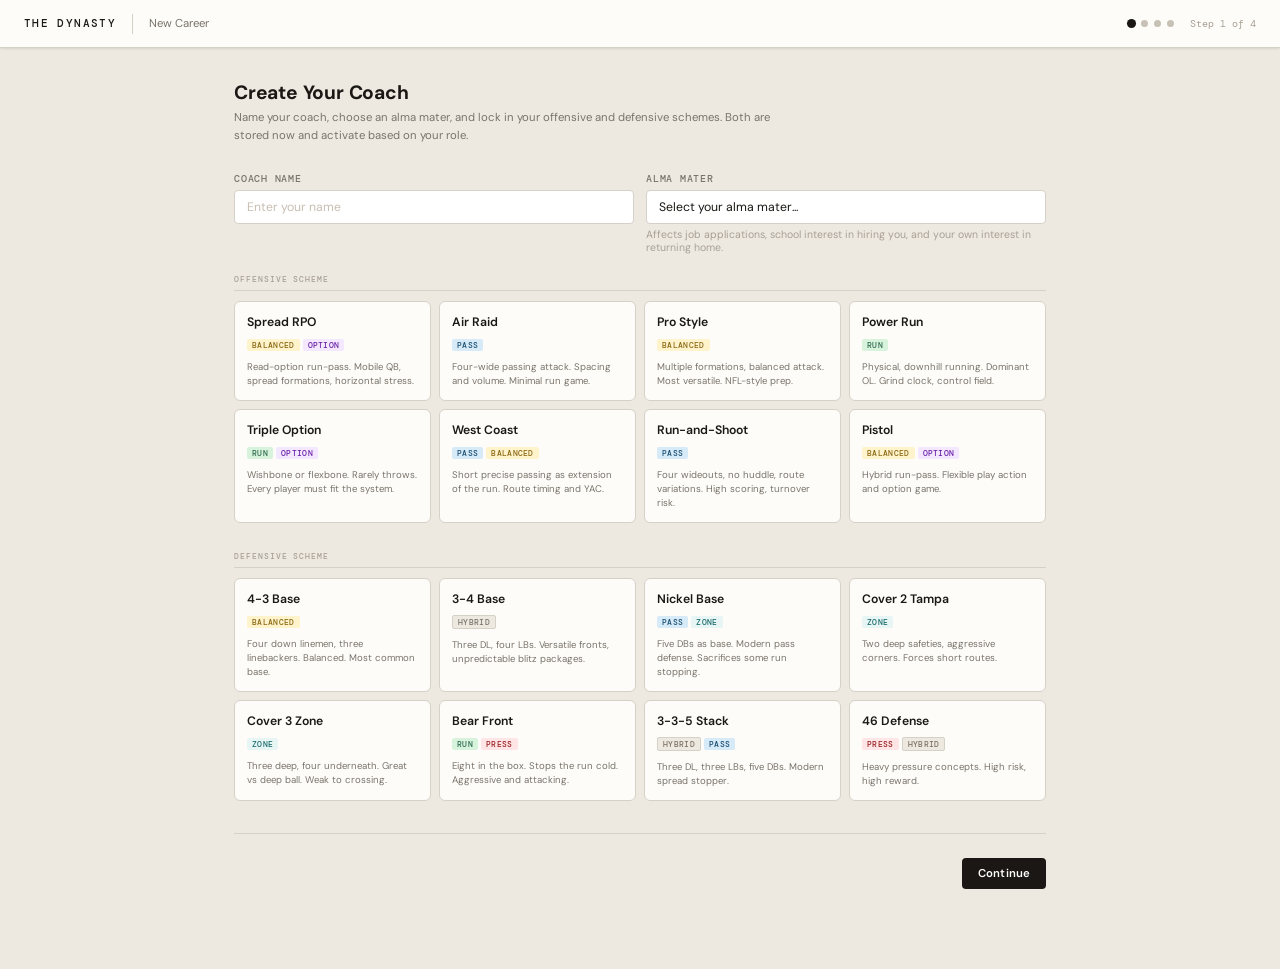
==== budget.html @ 822a7738 "Create budget.html" ====
<!DOCTYPE html>
<html lang="en">
<head>
<meta charset="UTF-8">
<meta name="viewport" content="width=device-width, initial-scale=1.0">
<title>The Dynasty — Budget</title>
<link rel="stylesheet" href="style.css">
<style>
.budget-wrap { max-width: 900px; margin: 0 auto; padding: 24px; }
.page-title { font-size: 1.125rem; font-weight: 700; color: var(--text-1); letter-spacing: -0.01em; margin-bottom: 3px; }
.page-sub { font-size: 0.8125rem; color: var(--text-3); margin-bottom: 24px; }
.budget-hero { background: var(--surface-2); border: 1px solid var(--border-1); border-radius: var(--r-xl); padding: 24px; margin-bottom: 20px; display: grid; grid-template-columns: 1fr auto; gap: 24px; align-items: center; }
.budget-total-label { font-family: var(--font-mono); font-size: 0.5625rem; letter-spacing: 0.12em; text-transform: uppercase; color: var(--text-4); margin-bottom: 4px; }
.budget-total-num { font-family: var(--font-mono); font-size: 2.5rem; font-weight: 500; color: var(--accent); line-height: 1; }
.budget-year { font-size: 0.8125rem; color: var(--text-4); margin-top: 4px; }
.budget-health { text-align: right; }
.budget-health-label { font-family: var(--font-mono); font-size: 0.5625rem; letter-spacing: 0.1em; text-transform: uppercase; color: var(--text-4); margin-bottom: 4px; }
.budget-health-val { font-family: var(--font-mono); font-size: 1.25rem; font-weight: 500; }

/* SOURCES */
.section-head { font-family: var(--font-mono); font-size: 0.5625rem; font-weight: 500; letter-spacing: 0.12em; text-transform: uppercase; color: var(--text-4); margin-bottom: 10px; padding-bottom: 6px; border-bottom: 1px solid var(--border-1); }
.sources-grid { display: grid; grid-template-columns: 1fr 1fr; gap: 10px; margin-bottom: 24px; }
.source-card { background: var(--surface-2); border: 1px solid var(--border-1); border-radius: var(--r-lg); padding: 14px; }
.source-card-label { font-family: var(--font-mono); font-size: 0.5rem; letter-spacing: 0.1em; text-transform: uppercase; color: var(--text-4); margin-bottom: 4px; }
.source-card-amt { font-family: var(--font-mono); font-size: 1.25rem; font-weight: 500; color: var(--green); }
.source-card-sub { font-size: 0.75rem; color: var(--text-3); margin-top: 3px; }
.source-card-bar { margin-top: 8px; }

/* SPENDING */
.spending-table { width: 100%; border-collapse: collapse; margin-bottom: 24px; }
.spending-table th { font-family: var(--font-mono); font-size: 0.5rem; font-weight: 500; letter-spacing: 0.1em; text-transform: uppercase; color: var(--text-4); padding: 7px 12px; text-align: left; border-bottom: 1px solid var(--border-1); background: var(--surface-2); }
.spending-table th:last-child { text-align: right; }
.spending-table td { padding: 10px 12px; border-bottom: 1px solid var(--border-1); font-size: 0.8125rem; vertical-align: middle; }
.spending-table td:last-child { text-align: right; font-family: var(--font-mono); font-weight: 500; }
.spending-table .category-row td { font-weight: 600; color: var(--text-1); background: var(--surface-2); }
.spending-table .sub-row td { color: var(--text-3); font-size: 0.75rem; padding-left: 28px; }
.spending-table .total-row td { font-weight: 700; color: var(--accent); border-top: 1px solid var(--border-2); }
.spend-bar { width: 100px; height: 4px; background: var(--border-1); border-radius: 2px; overflow: hidden; display: inline-block; vertical-align: middle; margin-right: 8px; }
.spend-bar-fill { height: 100%; border-radius: 2px; background: var(--accent); }
.spend-type { font-family: var(--font-mono); font-size: 0.5rem; letter-spacing: 0.06em; text-transform: uppercase; padding: 2px 5px; border-radius: var(--r-sm); }
.spend-annual   { background: var(--blue-bg); color: var(--blue); }
.spend-onetime  { background: var(--amber-bg); color: var(--amber); }
.spend-upkeep   { background: #F3E8FF; color: #6B21A8; }

/* REMAINING */
.remaining-bar-wrap { background: var(--surface-2); border: 1px solid var(--border-1); border-radius: var(--r-lg); padding: 16px; }
.remaining-row { display: flex; justify-content: space-between; margin-bottom: 8px; }
.remaining-track { height: 10px; background: var(--border-1); border-radius: 5px; overflow: hidden; margin-bottom: 8px; position: relative; }
.remaining-fill { height: 100%; border-radius: 5px; transition: width 0.5s ease; }
.remaining-label { font-size: 0.75rem; color: var(--text-3); }
</style>
</head>
<body>

<div class="topbar">
  <span class="topbar-logo">The Dynasty</span>
  <div class="topbar-sep"></div>
  <span class="topbar-school" id="tb-school">Budget</span>
  <div class="topbar-spacer"></div>
  <span id="tb-year" style="font-family:var(--font-mono);font-size:0.8125rem;color:var(--text-3);">2026 Season</span>
  <div class="topbar-sep"></div>
  <a href="hub.html" class="btn btn-ghost btn-sm">Hub</a>
</div>

<div class="budget-wrap">
  <div class="page-title">Program Budget</div>
  <div class="page-sub">Full financial overview — income sources, spending commitments, and remaining budget.</div>

  <!-- HERO -->
  <div class="budget-hero">
    <div>
      <div class="budget-total-label">Total Annual Budget</div>
      <div class="budget-total-num" id="total-budget">$0</div>
      <div class="budget-year" id="budget-year">2026 Season</div>
    </div>
    <div class="budget-health">
      <div class="budget-health-label">Budget Health</div>
      <div class="budget-health-val" id="budget-health-val">—</div>
      <div style="font-size:0.75rem;color:var(--text-4);margin-top:3px;" id="budget-health-sub">—</div>
    </div>
  </div>

  <!-- INCOME SOURCES -->
  <div class="section-head">Income Sources</div>
  <div class="sources-grid" id="sources-grid"></div>

  <!-- SPENDING BREAKDOWN -->
  <div class="section-head">Spending Commitments</div>
  <table class="spending-table" id="spending-table"></table>

  <!-- REMAINING -->
  <div class="section-head">Budget Summary</div>
  <div class="remaining-bar-wrap">
    <div class="remaining-row">
      <span style="font-family:var(--font-mono);font-size:0.6875rem;color:var(--text-4);">Available</span>
      <span style="font-family:var(--font-mono);font-size:0.875rem;font-weight:500;color:var(--accent);" id="remaining-val">—</span>
    </div>
    <div class="remaining-track">
      <div class="remaining-fill" id="remaining-fill" style="width:0%;"></div>
    </div>
    <div class="remaining-label" id="remaining-label">—</div>
  </div>

  <div style="margin-top:16px;display:flex;gap:10px;">
    <a href="nil.html" class="btn btn-secondary">Manage NIL & Collective</a>
    <a href="hub.html" class="btn btn-ghost">Back to Hub</a>
  </div>
</div>

<script src="schools.js"></script>
<script>
const careerRaw = sessionStorage.getItem('dynastyCareer');
const career = careerRaw ? JSON.parse(careerRaw) : null;
if(!career) { window.location.href='setup.html'; }

const mySchool = career.school;

function applyColors(school) {
  if(!school?.primary) return;
  const hex=school.primary;
  document.documentElement.style.setProperty('--accent',hex);
  const rv=parseInt(hex.slice(1,3),16)||26,gv=parseInt(hex.slice(3,5),16)||23,bv=parseInt(hex.slice(5,7),16)||20;
  document.documentElement.style.setProperty('--accent-mid',`rgba(${rv},${gv},${bv},0.15)`);
  document.documentElement.style.setProperty('--accent-light',`rgba(${rv},${gv},${bv},0.06)`);
}
applyColors(mySchool);
document.getElementById('tb-school').textContent = mySchool?.name||'Budget';
document.getElementById('tb-year').textContent = `${career.year||2026} Season`;
document.getElementById('budget-year').textContent = `${career.year||2026} Season`;

// ═══ BUDGET CALCULATION ═══
const nilGrade = mySchool?.nilBudget || 50;
const tier = (mySchool && typeof calcTierScore!=='undefined') ? getTierStars(calcTierScore(mySchool)) : 3;

function nilFromGrade(g) {
  return g>=90?10000000:g>=80?7000000:g>=70?4500000:g>=60?2500000:g>=50?1200000:500000;
}

// Athletic Department real-world approximate budgets by tier
const adBudgets = {5:85000000, 4:55000000, 3:35000000, 2:20000000, 1:12000000};
const adBudget = adBudgets[tier] || 35000000;
const adNilContrib = Math.round(nilFromGrade(nilGrade) * 0.4);
const collectiveContrib = Math.round(nilFromGrade(nilGrade) * 0.55);
const benefactorContrib = career.benefactor ? (career.benefactor.nilAmount||0) : 0;
const totalNil = adNilContrib + collectiveContrib + benefactorContrib;
const fundraisingTotal = career.fundraisingTotal || 0;
const totalBudget = totalNil + fundraisingTotal;

// Spending estimates
const signedContracts = career.nilContracts || {};
const playerNil = Object.keys(signedContracts).length * Math.round(totalNil * 0.03); // ~3% per player avg
const coachingSalaries = Math.round(adBudget * 0.08); // ~8% of AD budget
const facilitiesUpkeep = Math.round(adBudget * 0.04);
const supportStaff = Math.round(adBudget * 0.02);
const otherSpending = Math.round(adBudget * 0.01);
const totalSpending = playerNil + coachingSalaries + facilitiesUpkeep + supportStaff + otherSpending;
const remaining = Math.max(0, totalBudget - totalSpending);
const remainingPct = totalBudget > 0 ? Math.min(100, (remaining/totalBudget)*100) : 0;

function nilLabel(v) {
  if(v>=1000000) return '$'+(v/1000000).toFixed(1)+'M';
  if(v>=1000) return '$'+(v/1000).toFixed(0)+'K';
  return '$'+v;
}

// ═══ RENDER ═══
document.getElementById('total-budget').textContent = nilLabel(totalBudget);

const health = remainingPct>=40?'Healthy':remainingPct>=20?'Tight':remainingPct>=5?'Strained':'Over Budget';
const healthColor = remainingPct>=40?'var(--green)':remainingPct>=20?'var(--amber)':remainingPct>=5?'var(--red)':'var(--red)';
document.getElementById('budget-health-val').textContent = health;
document.getElementById('budget-health-val').style.color = healthColor;
document.getElementById('budget-health-sub').textContent = `${Math.round(remainingPct)}% uncommitted`;

// Sources
document.getElementById('sources-grid').innerHTML = [
  {label:'Athletic Department NIL', sub:'Institutional funding contribution', amt:adNilContrib},
  {label:'Collective Contribution', sub:`${mySchool?.name||'Program'} NIL collective`, amt:collectiveContrib},
  ...(benefactorContrib>0?[{label:career.benefactor?.name||'Benefactor', sub:'Special contribution', amt:benefactorContrib}]:[]),
  ...(fundraisingTotal>0?[{label:'Fundraising', sub:'Coach-driven revenue this season', amt:fundraisingTotal}]:[]),
].map(s=>{
  const pct = (s.amt/totalBudget)*100;
  return `<div class="source-card">
    <div class="source-card-label">${s.label}</div>
    <div class="source-card-amt">${nilLabel(s.amt)}</div>
    <div class="source-card-sub">${s.sub}</div>
    <div class="source-card-bar">
      <div class="progress-track" style="height:4px;"><div class="progress-fill" style="width:${pct}%;background:var(--green);"></div></div>
    </div>
  </div>`;
}).join('');

// Spending
const spendRows = [
  {cat:'Player NIL Contracts', type:'annual', total:playerNil, subs:[
    {name:'Signed contracts ('+Object.keys(signedContracts).length+' players)', amt:playerNil},
  ]},
  {cat:'Coaching Staff', type:'annual', total:coachingSalaries, subs:[
    {name:'Coordinator salaries (OC/DC)', amt:Math.round(coachingSalaries*0.6)},
    {name:'Support staff & position coaches', amt:Math.round(coachingSalaries*0.4)},
  ]},
  {cat:'Facilities Upkeep', type:'upkeep', total:facilitiesUpkeep, subs:[
    {name:'Annual maintenance & operations', amt:facilitiesUpkeep},
  ]},
  {cat:'Support Staff', type:'annual', total:supportStaff, subs:[
    {name:'Recruiting coordinator, strength staff, ST', amt:supportStaff},
  ]},
  {cat:'Miscellaneous', type:'annual', total:otherSpending, subs:[
    {name:'Travel, recruiting visits, equipment', amt:otherSpending},
  ]},
];

let tableHtml = `<thead><tr><th>Category</th><th>Type</th><th>Annual Cost</th></tr></thead><tbody>`;
spendRows.forEach(row => {
  tableHtml += `<tr class="category-row">
    <td>${row.cat}</td>
    <td><span class="spend-type spend-${row.type}">${row.type}</span></td>
    <td>${nilLabel(row.total)}</td>
  </tr>`;
  row.subs.forEach(sub => {
    tableHtml += `<tr class="sub-row">
      <td>${sub.name}</td>
      <td>
        <div class="spend-bar"><div class="spend-bar-fill" style="width:${Math.min(100,(sub.amt/totalBudget)*100)}%;"></div></div>
        ${nilLabel(sub.amt)}
      </td>
      <td></td>
    </tr>`;
  });
});
tableHtml += `<tr class="total-row"><td>Total Committed</td><td></td><td>${nilLabel(totalSpending)}</td></tr>`;
tableHtml += `</tbody>`;
document.getElementById('spending-table').innerHTML = tableHtml;

// Remaining
document.getElementById('remaining-val').textContent = nilLabel(remaining);
document.getElementById('remaining-fill').style.width = remainingPct+'%';
document.getElementById('remaining-fill').style.background = healthColor;
document.getElementById('remaining-label').textContent = `${nilLabel(totalSpending)} committed of ${nilLabel(totalBudget)} total budget`;
</script>
</body>
</html>
---- style.css ----
/* THE DYNASTY — Design System v1.0
   Off-white base + school accent colors
   Technical/instrument panel aesthetic
   Fonts: DM Sans (body) + DM Mono (data/numbers) */

@import url('https://fonts.googleapis.com/css2?family=DM+Sans:wght@300;400;500;600;700&family=DM+Mono:wght@400;500&display=swap');

/* ═══ CSS VARIABLES ═══ */
:root {
  /* Base surfaces */
  --bg:          #EDE9E1;
  --surface-1:   #F5F2EC;
  --surface-2:   #FDFCF9;
  --surface-3:   #FFFFFF;

  /* Borders */
  --border-1:    #D6D1C7;
  --border-2:    #C8C2B6;
  --border-3:    #B8B0A2;

  /* Text */
  --text-1:      #1A1714;
  --text-2:      #4A4540;
  --text-3:      #7A736A;
  --text-4:      #A89F95;
  --text-5:      #C8BEB2;

  /* School accent — overridden per school */
  --accent:      #1A1714;
  --accent-2:    #4A4540;
  --accent-light: rgba(26,23,20,0.08);
  --accent-mid:  rgba(26,23,20,0.15);

  /* Status colors */
  --green:       #2D6A4F;
  --green-bg:    #D8F3DC;
  --red:         #9B2226;
  --red-bg:      #FFE5E5;
  --amber:       #8B6914;
  --amber-bg:    #FFF3CC;
  --blue:        #1B4F72;
  --blue-bg:     #D6EAF8;

  /* Typography */
  --font-body:   'DM Sans', -apple-system, sans-serif;
  --font-mono:   'DM Mono', 'Courier New', monospace;

  /* Spacing */
  --sp-1: 4px;  --sp-2: 8px;  --sp-3: 12px;  --sp-4: 16px;
  --sp-5: 20px; --sp-6: 24px; --sp-8: 32px;  --sp-10: 40px;

  /* Radius */
  --r-sm: 2px;  --r-md: 4px;  --r-lg: 6px;  --r-xl: 8px;

  /* Shadows */
  --shadow-sm: 0 1px 2px rgba(0,0,0,0.06), 0 1px 3px rgba(0,0,0,0.04);
  --shadow-md: 0 2px 4px rgba(0,0,0,0.08), 0 4px 8px rgba(0,0,0,0.06);
  --shadow-lg: 0 4px 8px rgba(0,0,0,0.10), 0 8px 16px rgba(0,0,0,0.08);
}

/* ═══ RESET & BASE ═══ */
*, *::before, *::after { box-sizing: border-box; margin: 0; padding: 0; }

html { font-size: 14px; }

body {
  font-family: var(--font-body);
  background: var(--bg);
  color: var(--text-1);
  min-height: 100vh;
  -webkit-font-smoothing: antialiased;
  -moz-osx-font-smoothing: grayscale;
}

/* ═══ TYPOGRAPHY ═══ */
.t-display { font-size: 2rem; font-weight: 700; letter-spacing: -0.02em; line-height: 1.1; }
.t-title-1 { font-size: 1.25rem; font-weight: 700; letter-spacing: -0.01em; line-height: 1.2; }
.t-title-2 { font-size: 1rem; font-weight: 600; letter-spacing: -0.005em; line-height: 1.3; }
.t-title-3 { font-size: 0.875rem; font-weight: 600; line-height: 1.4; }
.t-body-1  { font-size: 0.875rem; font-weight: 400; line-height: 1.5; }
.t-body-2  { font-size: 0.8125rem; font-weight: 400; line-height: 1.5; }
.t-caption { font-size: 0.75rem; font-weight: 400; line-height: 1.4; color: var(--text-3); }
.t-label   { font-size: 0.6875rem; font-weight: 600; letter-spacing: 0.06em; text-transform: uppercase; color: var(--text-4); }
.t-mono    { font-family: var(--font-mono); }
.t-mono-lg { font-family: var(--font-mono); font-size: 1.25rem; font-weight: 500; }
.t-mono-xl { font-family: var(--font-mono); font-size: 1.75rem; font-weight: 500; letter-spacing: -0.02em; }

/* ═══ TOP BAR ═══ */
.topbar {
  background: var(--surface-2);
  border-bottom: 1px solid var(--border-1);
  height: 48px;
  padding: 0 var(--sp-6);
  display: flex;
  align-items: center;
  gap: var(--sp-4);
  position: sticky;
  top: 0;
  z-index: 100;
  box-shadow: var(--shadow-sm);
}

.topbar-logo {
  font-family: var(--font-mono);
  font-size: 0.8125rem;
  font-weight: 500;
  letter-spacing: 0.12em;
  text-transform: uppercase;
  color: var(--accent);
  flex-shrink: 0;
}

.topbar-sep {
  width: 1px;
  height: 20px;
  background: var(--border-1);
  flex-shrink: 0;
}

.topbar-school {
  font-size: 0.875rem;
  font-weight: 600;
  color: var(--text-1);
}

.topbar-role {
  font-size: 0.75rem;
  color: var(--text-3);
}

.topbar-spacer { flex: 1; }

.topbar-stat {
  display: flex;
  flex-direction: column;
  align-items: flex-end;
  flex-shrink: 0;
}

.topbar-stat-label {
  font-family: var(--font-mono);
  font-size: 0.5625rem;
  font-weight: 500;
  letter-spacing: 0.1em;
  text-transform: uppercase;
  color: var(--text-4);
  line-height: 1;
  margin-bottom: 1px;
}

.topbar-stat-val {
  font-family: var(--font-mono);
  font-size: 0.8125rem;
  font-weight: 500;
  color: var(--accent);
  line-height: 1;
}

.week-badge {
  font-family: var(--font-mono);
  font-size: 0.6875rem;
  font-weight: 500;
  letter-spacing: 0.06em;
  text-transform: uppercase;
  background: var(--accent);
  color: var(--surface-3);
  padding: 3px 8px;
  border-radius: var(--r-sm);
  flex-shrink: 0;
}

/* Hours bar in topbar */
.tb-hours-wrap {
  display: flex;
  flex-direction: column;
  gap: 3px;
  min-width: 110px;
  flex-shrink: 0;
}
.tb-hours-top {
  display: flex;
  justify-content: space-between;
  align-items: center;
}
.tb-hours-track {
  height: 3px;
  background: var(--border-1);
  border-radius: 2px;
  overflow: hidden;
}
.tb-hours-fill {
  height: 100%;
  background: var(--accent);
  border-radius: 2px;
  transition: width 0.3s ease;
}
.tb-hours-fill.low { background: var(--red); }

/* ═══ LAYOUT PANELS ═══ */
.panel-left {
  background: var(--surface-1);
  border-right: 1px solid var(--border-1);
  overflow-y: auto;
}

.panel-right {
  background: var(--surface-1);
  border-left: 1px solid var(--border-1);
  overflow-y: auto;
}

.panel-center {
  background: var(--bg);
  overflow-y: auto;
}

/* Panel section header */
.section-head {
  font-family: var(--font-mono);
  font-size: 0.5625rem;
  font-weight: 500;
  letter-spacing: 0.12em;
  text-transform: uppercase;
  color: var(--text-4);
  padding: 12px 16px 6px;
  border-bottom: 1px solid var(--border-1);
}

/* ═══ CARDS ═══ */
.card {
  background: var(--surface-2);
  border: 1px solid var(--border-1);
  border-radius: var(--r-lg);
  box-shadow: var(--shadow-sm);
}

.card-hover {
  cursor: pointer;
  transition: border-color 0.12s, box-shadow 0.12s, transform 0.12s;
}

.card-hover:hover {
  border-color: var(--accent);
  box-shadow: var(--shadow-md);
  transform: translateY(-1px);
}

.card-hover.selected {
  border-color: var(--accent);
  background: var(--accent-light);
}

/* ═══ BUTTONS ═══ */
.btn {
  display: inline-flex;
  align-items: center;
  justify-content: center;
  font-family: var(--font-body);
  font-size: 0.8125rem;
  font-weight: 600;
  border-radius: var(--r-md);
  padding: 8px 16px;
  cursor: pointer;
  border: none;
  transition: all 0.12s;
  letter-spacing: 0.01em;
  text-decoration: none;
  white-space: nowrap;
}

.btn-primary {
  background: var(--accent);
  color: var(--surface-3);
}
.btn-primary:hover { opacity: 0.9; transform: translateY(-1px); box-shadow: var(--shadow-md); }
.btn-primary:active { transform: translateY(0); }

.btn-secondary {
  background: transparent;
  color: var(--text-2);
  border: 1px solid var(--border-2);
}
.btn-secondary:hover { border-color: var(--accent); color: var(--accent); }

.btn-ghost {
  background: transparent;
  color: var(--text-3);
}
.btn-ghost:hover { color: var(--accent); background: var(--accent-light); }

.btn-sm { font-size: 0.75rem; padding: 5px 10px; }
.btn-lg { font-size: 0.9375rem; padding: 11px 22px; }
.btn-full { width: 100%; }

/* ═══ FORM ELEMENTS ═══ */
.input, .select {
  width: 100%;
  font-family: var(--font-body);
  font-size: 0.875rem;
  background: var(--surface-3);
  border: 1px solid var(--border-1);
  border-radius: var(--r-md);
  color: var(--text-1);
  padding: 8px 12px;
  outline: none;
  transition: border-color 0.12s;
  appearance: none;
}

.input::placeholder { color: var(--text-5); }
.input:focus, .select:focus { border-color: var(--accent); box-shadow: 0 0 0 2px var(--accent-light); }

.label {
  display: block;
  font-family: var(--font-mono);
  font-size: 0.6875rem;
  font-weight: 500;
  letter-spacing: 0.08em;
  text-transform: uppercase;
  color: var(--text-3);
  margin-bottom: 5px;
}

.field { margin-bottom: 16px; }
.field-note { font-size: 0.75rem; color: var(--text-4); margin-top: 4px; }

/* ═══ CHIPS / BADGES ═══ */
.chip {
  display: inline-flex;
  align-items: center;
  font-family: var(--font-mono);
  font-size: 0.625rem;
  font-weight: 500;
  letter-spacing: 0.06em;
  text-transform: uppercase;
  padding: 2px 7px;
  border-radius: var(--r-sm);
  white-space: nowrap;
}

.chip-accent  { background: var(--accent-light); color: var(--accent); border: 1px solid var(--accent-mid); }
.chip-green   { background: var(--green-bg); color: var(--green); }
.chip-red     { background: var(--red-bg); color: var(--red); }
.chip-amber   { background: var(--amber-bg); color: var(--amber); }
.chip-blue    { background: var(--blue-bg); color: var(--blue); }
.chip-neutral { background: var(--surface-1); color: var(--text-3); border: 1px solid var(--border-1); }

/* Grade chips */
.grade-A  { background: var(--green-bg); color: var(--green); }
.grade-B  { background: var(--blue-bg); color: var(--blue); }
.grade-C  { background: var(--amber-bg); color: var(--amber); }
.grade-D  { background: var(--red-bg); color: var(--red); }

/* ═══ DATA ROWS ═══ */
.data-row {
  display: flex;
  justify-content: space-between;
  align-items: center;
  padding: 6px 0;
  border-bottom: 1px solid var(--border-1);
  font-size: 0.8125rem;
}
.data-row:last-child { border-bottom: none; }
.data-row-label { color: var(--text-3); }
.data-row-val { font-weight: 500; color: var(--text-1); }
.data-row-mono { font-family: var(--font-mono); font-weight: 500; }

/* ═══ PROGRESS / BARS ═══ */
.progress-track {
  height: 4px;
  background: var(--border-1);
  border-radius: 2px;
  overflow: hidden;
}
.progress-fill {
  height: 100%;
  background: var(--accent);
  border-radius: 2px;
  transition: width 0.3s ease;
}
.progress-fill.green  { background: var(--green); }
.progress-fill.red    { background: var(--red); }
.progress-fill.amber  { background: var(--amber); }

/* ═══ TABS ═══ */
.tabs {
  display: flex;
  border-bottom: 1px solid var(--border-1);
}
.tab {
  font-size: 0.75rem;
  font-weight: 600;
  letter-spacing: 0.04em;
  color: var(--text-3);
  padding: 10px 14px;
  cursor: pointer;
  border-bottom: 2px solid transparent;
  transition: all 0.12s;
  white-space: nowrap;
}
.tab:hover { color: var(--text-1); }
.tab.active { color: var(--accent); border-bottom-color: var(--accent); }

/* ═══ STEP INDICATOR ═══ */
.steps {
  display: flex;
  align-items: center;
  gap: 6px;
}
.step-dot {
  width: 7px; height: 7px;
  border-radius: 50%;
  background: var(--border-2);
  transition: all 0.15s;
}
.step-dot.active { background: var(--accent); transform: scale(1.3); }
.step-dot.done   { background: var(--green); }

/* ═══ STARS ═══ */
.tier-stars { color: var(--accent); letter-spacing: -1px; }
.tier-stars-dim { color: var(--border-2); }

/* ═══ SCHEME CARDS ═══ */
.scheme-card {
  background: var(--surface-2);
  border: 1px solid var(--border-1);
  border-radius: var(--r-lg);
  padding: 12px;
  cursor: pointer;
  transition: all 0.12s;
}
.scheme-card:hover { border-color: var(--border-3); background: var(--surface-3); }
.scheme-card.sel-off { border-color: var(--accent); background: var(--accent-light); }
.scheme-card.sel-def { border-color: var(--accent-2); background: var(--accent-light); }
.scheme-card-name { font-size: 0.875rem; font-weight: 600; color: var(--text-1); margin-bottom: 3px; }
.scheme-card-desc { font-size: 0.6875rem; color: var(--text-3); line-height: 1.45; }

/* ═══ NAV CARDS (HUB) ═══ */
.nav-card {
  background: var(--surface-2);
  border: 1px solid var(--border-1);
  border-radius: var(--r-lg);
  padding: 14px;
  cursor: pointer;
  transition: all 0.12s;
  text-decoration: none;
  display: block;
  box-shadow: var(--shadow-sm);
}
.nav-card:hover {
  border-color: var(--accent);
  box-shadow: var(--shadow-md);
  transform: translateY(-1px);
}
.nav-card.primary { border-color: var(--border-2); }
.nav-card-title { font-size: 0.875rem; font-weight: 600; color: var(--text-1); margin-bottom: 3px; }
.nav-card-sub { font-size: 0.6875rem; color: var(--text-3); line-height: 1.45; }

/* ═══ FEED / NEWS ═══ */
.feed-item {
  padding: 12px 16px;
  border-bottom: 1px solid var(--border-1);
  cursor: pointer;
  transition: background 0.08s;
}
.feed-item:hover { background: var(--surface-2); }
.feed-handle { font-family: var(--font-mono); font-size: 0.6875rem; font-weight: 500; color: var(--accent); }
.feed-time { font-family: var(--font-mono); font-size: 0.625rem; color: var(--text-4); }
.feed-text { font-size: 0.8125rem; color: var(--text-2); line-height: 1.5; margin-top: 4px; }

/* ═══ TASK LIST ═══ */
.task-item {
  display: flex;
  align-items: flex-start;
  gap: 8px;
  padding: 8px 16px;
  cursor: pointer;
  transition: background 0.08s;
}
.task-item:hover { background: var(--surface-2); }
.task-marker {
  width: 5px; height: 5px;
  border-radius: 50%;
  background: var(--accent);
  flex-shrink: 0;
  margin-top: 5px;
}
.task-marker.done { background: var(--green); }
.task-text { font-size: 0.8125rem; color: var(--text-2); line-height: 1.4; }
.task-cost { font-family: var(--font-mono); font-size: 0.625rem; color: var(--text-4); margin-top: 2px; }

/* ═══ CALENDAR PHASE ═══ */
.phase-pill {
  display: inline-block;
  font-family: var(--font-mono);
  font-size: 0.625rem;
  font-weight: 500;
  letter-spacing: 0.08em;
  text-transform: uppercase;
  padding: 3px 8px;
  border-radius: var(--r-sm);
  margin: 0 16px 12px;
}
.phase-signing { background: var(--green-bg); color: var(--green); }
.phase-spring  { background: var(--blue-bg); color: var(--blue); }
.phase-summer  { background: var(--amber-bg); color: var(--amber); }
.phase-camp    { background: #F3E8FF; color: #6B21A8; }
.phase-season  { background: var(--red-bg); color: var(--red); }
.phase-bowl    { background: #FFF7ED; color: #C2410C; }
.phase-portal  { background: #F0FDF4; color: #166534; }

/* ═══ RECORD BAR ═══ */
.record-bar {
  background: var(--surface-2);
  border: 1px solid var(--border-1);
  border-radius: var(--r-lg);
  padding: 12px 16px;
  display: flex;
  align-items: center;
  gap: 16px;
  box-shadow: var(--shadow-sm);
}
.record-num { font-family: var(--font-mono); font-size: 1.5rem; font-weight: 500; line-height: 1; }
.record-num.wins   { color: var(--green); }
.record-num.losses { color: var(--red); }
.record-num.rank   { color: var(--accent); }
.record-label { font-family: var(--font-mono); font-size: 0.5625rem; letter-spacing: 0.1em; text-transform: uppercase; color: var(--text-4); margin-top: 2px; }
.record-sep { width: 1px; height: 28px; background: var(--border-1); flex-shrink: 0; }

/* ═══ SCHOOL CARD ═══ */
.school-card {
  background: var(--surface-2);
  border: 1px solid var(--border-1);
  border-radius: var(--r-lg);
  padding: 12px 16px;
  cursor: pointer;
  transition: all 0.12s;
  display: grid;
  grid-template-columns: 1fr auto;
  align-items: center;
  gap: 12px;
}
.school-card:hover { border-color: var(--border-3); background: var(--surface-3); }
.school-card.selected { border-color: var(--accent); background: var(--accent-light); }
.school-name { font-size: 0.9375rem; font-weight: 600; color: var(--text-1); }
.school-meta { font-size: 0.6875rem; color: var(--text-4); margin-top: 2px; }
.school-chips { display: flex; gap: 4px; flex-wrap: wrap; margin-top: 6px; }

/* ═══ GRADE BAR ═══ */
.grade-bar-track { width: 64px; height: 3px; background: var(--border-1); border-radius: 2px; overflow: hidden; display: inline-block; vertical-align: middle; margin-right: 6px; }
.grade-bar-fill  { height: 100%; border-radius: 2px; }

/* ═══ ROLE CARDS ═══ */
.role-card {
  background: var(--surface-2);
  border: 2px solid var(--border-1);
  border-radius: var(--r-xl);
  padding: 20px;
  cursor: pointer;
  transition: all 0.15s;
}
.role-card:hover { border-color: var(--border-3); background: var(--surface-3); }
.role-card.selected { border-color: var(--accent); background: var(--accent-light); }
.role-title { font-size: 1rem; font-weight: 700; color: var(--text-1); margin-bottom: 6px; }
.role-desc { font-size: 0.75rem; color: var(--text-3); line-height: 1.55; }

/* ═══ TREE CARDS ═══ */
.tree-card {
  background: var(--surface-2);
  border: 2px solid var(--border-1);
  border-radius: var(--r-xl);
  padding: 16px;
  cursor: pointer;
  transition: all 0.15s;
}
.tree-card:hover { border-color: var(--border-3); }
.tree-card.selected { border-color: var(--accent); background: var(--accent-light); }
.tree-card.locked { opacity: 0.5; cursor: not-allowed; }
.tree-title { font-size: 0.9375rem; font-weight: 700; color: var(--text-1); margin-bottom: 4px; }
.tree-desc { font-size: 0.6875rem; color: var(--text-3); line-height: 1.5; margin-bottom: 10px; }
.tree-nodes { display: flex; gap: 4px; flex-wrap: wrap; }
.tree-node {
  font-family: var(--font-mono);
  font-size: 0.5625rem;
  letter-spacing: 0.04em;
  background: var(--bg);
  border: 1px solid var(--border-1);
  border-radius: var(--r-sm);
  padding: 2px 6px;
  color: var(--text-4);
}
.tree-node.first { color: var(--accent); border-color: var(--accent-mid); background: var(--accent-light); }

/* ═══ SUMMARY BAR ═══ */
.summary-bar {
  background: var(--surface-1);
  border: 1px solid var(--border-1);
  border-radius: var(--r-lg);
  padding: 10px 16px;
  display: flex;
  gap: 24px;
  flex-wrap: wrap;
  margin-bottom: 20px;
}
.summary-item { display: flex; flex-direction: column; gap: 1px; }
.summary-label { font-family: var(--font-mono); font-size: 0.5625rem; letter-spacing: 0.1em; text-transform: uppercase; color: var(--text-5); }
.summary-val { font-size: 0.8125rem; font-weight: 600; color: var(--accent); }

/* ═══ ADVANCE BUTTON ═══ */
.advance-btn {
  width: 100%;
  background: var(--accent);
  color: var(--surface-3);
  border: none;
  border-radius: var(--r-lg);
  padding: 10px;
  font-family: var(--font-body);
  font-size: 0.875rem;
  font-weight: 700;
  cursor: pointer;
  letter-spacing: 0.02em;
  transition: all 0.12s;
}
.advance-btn:hover { opacity: 0.92; transform: translateY(-1px); box-shadow: var(--shadow-md); }
.advance-btn:active { transform: translateY(0); }

/* ═══ RECRUITING TABLE ═══ */
.rec-table { width: 100%; border-collapse: collapse; font-size: 0.8125rem; }
.rec-table thead th {
  background: var(--surface-2);
  color: var(--text-4);
  font-family: var(--font-mono);
  font-size: 0.5625rem;
  font-weight: 500;
  letter-spacing: 0.1em;
  text-transform: uppercase;
  padding: 8px 10px;
  text-align: left;
  border-bottom: 1px solid var(--border-1);
  position: sticky;
  top: 0;
  z-index: 2;
  cursor: pointer;
  white-space: nowrap;
  user-select: none;
}
.rec-table thead th:hover { color: var(--accent); }
.rec-table tbody tr { border-bottom: 1px solid var(--border-1); cursor: pointer; transition: background 0.08s; }
.rec-table tbody tr:hover { background: var(--surface-2); }
.rec-table tbody tr.selected { background: var(--accent-light); }
.rec-table td { padding: 7px 10px; vertical-align: middle; }

/* Rating display */
.rating-val {
  font-family: var(--font-mono);
  font-size: 0.8125rem;
  font-weight: 500;
  color: var(--accent);
}

.nat-rank {
  font-family: var(--font-mono);
  font-size: 0.8125rem;
  font-weight: 500;
  color: var(--text-1);
}

/* Star ratings */
.stars-filled { color: var(--accent); letter-spacing: -1px; }
.stars-empty  { color: var(--border-2); letter-spacing: -1px; }

/* Position badges */
.pos-badge {
  display: inline-block;
  font-family: var(--font-mono);
  font-size: 0.5625rem;
  font-weight: 500;
  letter-spacing: 0.04em;
  padding: 2px 5px;
  border-radius: var(--r-sm);
}
.pos-QB   { background:#E8F0FC; color:#1B4F9B; }
.pos-RB   { background:#E8F5EC; color:#1B6B35; }
.pos-WR   { background:#F5E8F5; color:#6B1B8A; }
.pos-TE   { background:#F5F0E8; color:#7A5B1B; }
.pos-IOL  { background:#FBE8E8; color:#9B2226; }
.pos-OT   { background:#FDF0E8; color:#8B4513; }
.pos-EDGE { background:#E8F5F5; color:#1B6B6B; }
.pos-DL   { background:#E8F3F5; color:#1B5A6B; }
.pos-LB   { background:#F5E8F0; color:#8A1B5A; }
.pos-CB   { background:#EBF5E8; color:#2D6B1B; }
.pos-S    { background:#EBE8F5; color:#3B1B8A; }
.pos-ATH  { background:#FDF3E8; color:#8B5E1B; }
.pos-K    { background:#F0F0F0; color:#4A4A4A; }
.pos-P    { background:#F0F0F0; color:#4A4A4A; }

/* Fit chips */
.fit-high { background: var(--green-bg); color: var(--green); }
.fit-med  { background: var(--amber-bg); color: var(--amber); }
.fit-low  { background: var(--red-bg); color: var(--red); }

/* Interest bar */
.int-track { width: 52px; height: 3px; background: var(--border-1); border-radius: 2px; overflow: hidden; display: inline-block; vertical-align: middle; }
.int-fill  { height: 100%; border-radius: 2px; }

/* Commit badges */
.commit-open { color: var(--text-4); font-size: 0.6875rem; }
.commit-soft { background: var(--green-bg); color: var(--green); }
.commit-hard { background: var(--accent-light); color: var(--accent); }

/* Big board */
.bb-item {
  display: flex;
  align-items: center;
  gap: 6px;
  padding: 7px 16px;
  border-bottom: 1px solid var(--border-1);
  font-size: 0.8125rem;
  cursor: pointer;
  transition: background 0.08s;
}
.bb-item:hover { background: var(--surface-2); }
.bb-num { font-family: var(--font-mono); font-size: 0.625rem; color: var(--text-4); width: 14px; text-align: right; }
.bb-name { color: var(--text-1); flex: 1; font-weight: 500; }
.bb-rating { font-family: var(--font-mono); font-size: 0.6875rem; font-weight: 500; color: var(--accent); }

/* Class rankings */
.cr-row {
  display: flex;
  align-items: center;
  gap: 8px;
  padding: 8px 16px;
  border-bottom: 1px solid var(--border-1);
  font-size: 0.8125rem;
  transition: background 0.08s;
}
.cr-row:hover { background: var(--surface-2); }
.cr-row.my-school { background: var(--accent-light); border-left: 3px solid var(--accent); }
.cr-rank { font-family: var(--font-mono); font-size: 0.6875rem; color: var(--text-4); width: 22px; text-align: right; }
.cr-school-name { font-weight: 600; color: var(--text-1); }
.cr-conf { font-size: 0.6875rem; color: var(--text-4); }
.cr-score { font-family: var(--font-mono); font-size: 0.875rem; font-weight: 500; color: var(--accent); }
.cr-count { font-size: 0.625rem; color: var(--text-4); }

/* Detail panel */
.detail-section { padding: 10px 16px; border-bottom: 1px solid var(--border-1); }
.detail-section-head {
  font-family: var(--font-mono);
  font-size: 0.5625rem;
  font-weight: 500;
  letter-spacing: 0.12em;
  text-transform: uppercase;
  color: var(--text-4);
  margin-bottom: 8px;
}
.rating-big {
  font-family: var(--font-mono);
  font-size: 1.75rem;
  font-weight: 500;
  color: var(--accent);
  line-height: 1;
  margin-top: 3px;
}
.hidden-note {
  font-size: 0.75rem;
  color: var(--text-4);
  font-style: italic;
  padding: 4px 0;
}

/* ═══ SCROLLBARS ═══ */
::-webkit-scrollbar { width: 4px; height: 4px; }
::-webkit-scrollbar-track { background: transparent; }
::-webkit-scrollbar-thumb { background: var(--border-2); border-radius: 2px; }
::-webkit-scrollbar-thumb:hover { background: var(--border-3); }

/* ═══ UTILITY ═══ */
.flex { display: flex; }
.flex-col { display: flex; flex-direction: column; }
.items-center { align-items: center; }
.justify-between { justify-content: space-between; }
.gap-1 { gap: var(--sp-1); } .gap-2 { gap: var(--sp-2); }
.gap-3 { gap: var(--sp-3); } .gap-4 { gap: var(--sp-4); }
.p-3 { padding: var(--sp-3); } .p-4 { padding: var(--sp-4); }
.px-4 { padding-left: var(--sp-4); padding-right: var(--sp-4); }
.py-2 { padding-top: var(--sp-2); padding-bottom: var(--sp-2); }
.mt-4 { margin-top: var(--sp-4); } .mb-4 { margin-bottom: var(--sp-4); }
.w-full { width: 100%; }
.overflow-hidden { overflow: hidden; }
.overflow-y-auto { overflow-y: auto; }
.flex-1 { flex: 1; }
.flex-shrink-0 { flex-shrink: 0; }
.grid-2 { display: grid; grid-template-columns: 1fr 1fr; gap: var(--sp-3); }
.grid-3 { display: grid; grid-template-columns: 1fr 1fr 1fr; gap: var(--sp-3); }
.text-right { text-align: right; }
.sticky-top { position: sticky; top: 0; z-index: 10; }
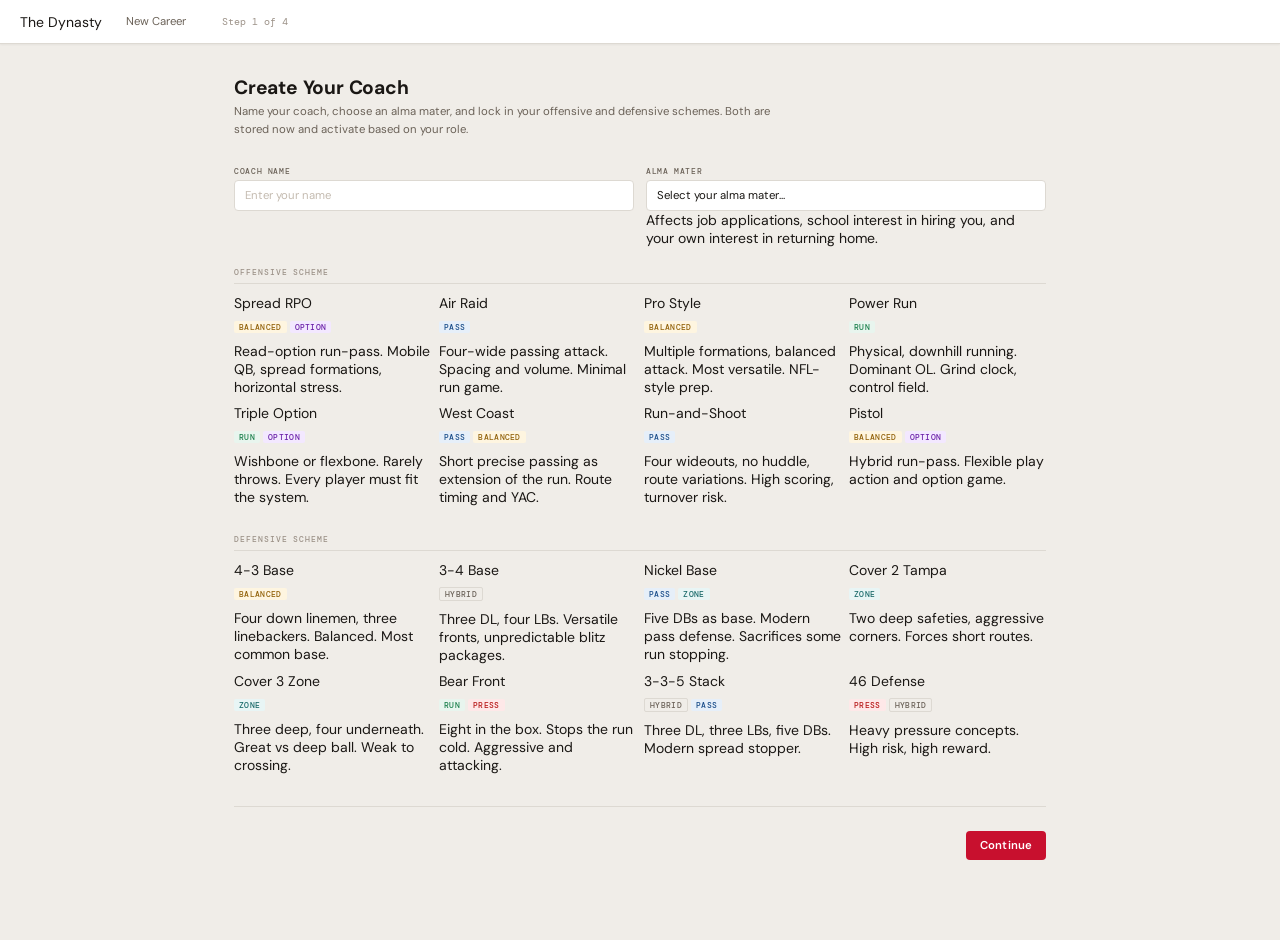
==== commit 29d38b2b: "Update budget.html" ====
--- a/budget.html
+++ b/budget.html
@@ -238,5 +238,6 @@
 document.getElementById('remaining-fill').style.background = healthColor;
 document.getElementById('remaining-label').textContent = `${nilLabel(totalSpending)} committed of ${nilLabel(totalBudget)} total budget`;
 </script>
+<script src="sidebar.js"></script>
 </body>
 </html>
--- a/style.css
+++ b/style.css
@@ -1,230 +1,552 @@
-/* THE DYNASTY — Design System v1.0
-   Off-white base + school accent colors
-   Technical/instrument panel aesthetic
-   Fonts: DM Sans (body) + DM Mono (data/numbers) */
-
-@import url('https://fonts.googleapis.com/css2?family=DM+Sans:wght@300;400;500;600;700&family=DM+Mono:wght@400;500&display=swap');
+/* THE DYNASTY — Design System v2.0
+   Football GM-inspired sidebar layout
+   Warm collegiate palette, data-dense, functional
+   Fonts: DM Sans + DM Mono */
+
+@import url('https://fonts.googleapis.com/css2?family=DM+Sans:ital,opsz,wght@0,9..40,300;0,9..40,400;0,9..40,500;0,9..40,600;0,9..40,700;1,9..40,400&family=DM+Mono:wght@400;500&display=swap');
 
 /* ═══ CSS VARIABLES ═══ */
 :root {
-  /* Base surfaces */
-  --bg:          #EDE9E1;
-  --surface-1:   #F5F2EC;
-  --surface-2:   #FDFCF9;
-  --surface-3:   #FFFFFF;
+  /* Sidebar */
+  --sidebar-w: 200px;
+  --sidebar-bg: #1C1A18;
+  --sidebar-border: #2E2B28;
+  --sidebar-text: #A8A29A;
+  --sidebar-text-hover: #E8E3DC;
+  --sidebar-active-bg: rgba(255,255,255,0.08);
+  --sidebar-active-text: #FFFFFF;
+  --sidebar-section: #5C5650;
+
+  /* Main surfaces */
+  --bg:        #F0EDE8;
+  --surface-1: #F8F6F2;
+  --surface-2: #FFFFFF;
+  --surface-3: #FFFFFF;
 
   /* Borders */
-  --border-1:    #D6D1C7;
-  --border-2:    #C8C2B6;
-  --border-3:    #B8B0A2;
+  --border-1: #DDD9D2;
+  --border-2: #CCC7BE;
+  --border-3: #B8B2A8;
 
   /* Text */
-  --text-1:      #1A1714;
-  --text-2:      #4A4540;
-  --text-3:      #7A736A;
-  --text-4:      #A89F95;
-  --text-5:      #C8BEB2;
+  --text-1: #1A1714;
+  --text-2: #3D3830;
+  --text-3: #6B6258;
+  --text-4: #9C9288;
+  --text-5: #C4BBB0;
 
   /* School accent — overridden per school */
-  --accent:      #1A1714;
-  --accent-2:    #4A4540;
-  --accent-light: rgba(26,23,20,0.08);
-  --accent-mid:  rgba(26,23,20,0.15);
-
-  /* Status colors */
-  --green:       #2D6A4F;
-  --green-bg:    #D8F3DC;
-  --red:         #9B2226;
-  --red-bg:      #FFE5E5;
-  --amber:       #8B6914;
-  --amber-bg:    #FFF3CC;
-  --blue:        #1B4F72;
-  --blue-bg:     #D6EAF8;
+  --accent:       #C8102E;
+  --accent-2:     #8B0000;
+  --accent-light: rgba(200,16,46,0.07);
+  --accent-mid:   rgba(200,16,46,0.15);
+
+  /* Status */
+  --green:    #1A7F4B;
+  --green-bg: #E8F5EE;
+  --red:      #B91C1C;
+  --red-bg:   #FEE8E8;
+  --amber:    #92620A;
+  --amber-bg: #FEF5E0;
+  --blue:     #1B4E8A;
+  --blue-bg:  #E6EFF9;
 
   /* Typography */
-  --font-body:   'DM Sans', -apple-system, sans-serif;
-  --font-mono:   'DM Mono', 'Courier New', monospace;
+  --font-body: 'DM Sans', system-ui, -apple-system, sans-serif;
+  --font-mono: 'DM Mono', 'Cascadia Code', 'Consolas', monospace;
 
   /* Spacing */
-  --sp-1: 4px;  --sp-2: 8px;  --sp-3: 12px;  --sp-4: 16px;
-  --sp-5: 20px; --sp-6: 24px; --sp-8: 32px;  --sp-10: 40px;
+  --sp-1:4px; --sp-2:8px; --sp-3:12px; --sp-4:16px;
+  --sp-5:20px; --sp-6:24px; --sp-8:32px;
 
   /* Radius */
-  --r-sm: 2px;  --r-md: 4px;  --r-lg: 6px;  --r-xl: 8px;
+  --r-sm:2px; --r-md:4px; --r-lg:6px; --r-xl:10px;
 
   /* Shadows */
-  --shadow-sm: 0 1px 2px rgba(0,0,0,0.06), 0 1px 3px rgba(0,0,0,0.04);
-  --shadow-md: 0 2px 4px rgba(0,0,0,0.08), 0 4px 8px rgba(0,0,0,0.06);
-  --shadow-lg: 0 4px 8px rgba(0,0,0,0.10), 0 8px 16px rgba(0,0,0,0.08);
-}
-
-/* ═══ RESET & BASE ═══ */
-*, *::before, *::after { box-sizing: border-box; margin: 0; padding: 0; }
-
-html { font-size: 14px; }
-
-body {
-  font-family: var(--font-body);
-  background: var(--bg);
-  color: var(--text-1);
+  --shadow-sm: 0 1px 2px rgba(0,0,0,0.05);
+  --shadow-md: 0 2px 8px rgba(0,0,0,0.08);
+  --shadow-lg: 0 4px 16px rgba(0,0,0,0.12);
+}
+
+/* ═══ RESET ═══ */
+*,*::before,*::after{box-sizing:border-box;margin:0;padding:0;}
+html{font-size:14px;height:100%;}
+body{font-family:var(--font-body);background:var(--bg);color:var(--text-1);min-height:100vh;-webkit-font-smoothing:antialiased;}
+a{text-decoration:none;color:inherit;}
+button{font-family:var(--font-body);cursor:pointer;}
+input,select{font-family:var(--font-body);}
+
+/* ═══ SIDEBAR LAYOUT ═══ */
+.app-layout {
+  display: grid;
+  grid-template-columns: var(--sidebar-w) 1fr;
   min-height: 100vh;
-  -webkit-font-smoothing: antialiased;
-  -moz-osx-font-smoothing: grayscale;
-}
-
-/* ═══ TYPOGRAPHY ═══ */
-.t-display { font-size: 2rem; font-weight: 700; letter-spacing: -0.02em; line-height: 1.1; }
-.t-title-1 { font-size: 1.25rem; font-weight: 700; letter-spacing: -0.01em; line-height: 1.2; }
-.t-title-2 { font-size: 1rem; font-weight: 600; letter-spacing: -0.005em; line-height: 1.3; }
-.t-title-3 { font-size: 0.875rem; font-weight: 600; line-height: 1.4; }
-.t-body-1  { font-size: 0.875rem; font-weight: 400; line-height: 1.5; }
-.t-body-2  { font-size: 0.8125rem; font-weight: 400; line-height: 1.5; }
-.t-caption { font-size: 0.75rem; font-weight: 400; line-height: 1.4; color: var(--text-3); }
-.t-label   { font-size: 0.6875rem; font-weight: 600; letter-spacing: 0.06em; text-transform: uppercase; color: var(--text-4); }
-.t-mono    { font-family: var(--font-mono); }
-.t-mono-lg { font-family: var(--font-mono); font-size: 1.25rem; font-weight: 500; }
-.t-mono-xl { font-family: var(--font-mono); font-size: 1.75rem; font-weight: 500; letter-spacing: -0.02em; }
-
-/* ═══ TOP BAR ═══ */
-.topbar {
-  background: var(--surface-2);
-  border-bottom: 1px solid var(--border-1);
-  height: 48px;
-  padding: 0 var(--sp-6);
-  display: flex;
-  align-items: center;
-  gap: var(--sp-4);
-  position: sticky;
+}
+
+/* SIDEBAR */
+.sidebar {
+  background: var(--sidebar-bg);
+  border-right: 1px solid var(--sidebar-border);
+  display: flex;
+  flex-direction: column;
+  position: fixed;
   top: 0;
-  z-index: 100;
-  box-shadow: var(--shadow-sm);
-}
-
-.topbar-logo {
-  font-family: var(--font-mono);
+  left: 0;
+  height: 100vh;
+  width: var(--sidebar-w);
+  overflow-y: auto;
+  overflow-x: hidden;
+  z-index: 50;
+}
+
+.sidebar::-webkit-scrollbar{width:3px;}
+.sidebar::-webkit-scrollbar-track{background:transparent;}
+.sidebar::-webkit-scrollbar-thumb{background:var(--sidebar-border);}
+
+/* Sidebar header */
+.sb-header {
+  padding: 14px 14px 10px;
+  border-bottom: 1px solid var(--sidebar-border);
+  flex-shrink: 0;
+}
+
+.sb-logo {
+  font-family: var(--font-mono);
+  font-size: 0.6875rem;
+  font-weight: 500;
+  letter-spacing: 0.12em;
+  text-transform: uppercase;
+  color: var(--accent);
+  margin-bottom: 10px;
+}
+
+/* School logo mark */
+.sb-school-mark {
+  display: flex;
+  align-items: center;
+  gap: 8px;
+  padding: 8px 10px;
+  background: rgba(255,255,255,0.05);
+  border-radius: var(--r-md);
+  border: 1px solid var(--sidebar-border);
+}
+
+.sb-logo-circle {
+  width: 32px;
+  height: 32px;
+  border-radius: 50%;
+  background: var(--accent);
+  display: flex;
+  align-items: center;
+  justify-content: center;
+  font-family: var(--font-mono);
+  font-size: 0.625rem;
+  font-weight: 500;
+  color: white;
+  letter-spacing: 0.04em;
+  flex-shrink: 0;
+}
+
+.sb-school-info { flex: 1; min-width: 0; }
+.sb-school-name {
+  font-size: 0.75rem;
+  font-weight: 600;
+  color: var(--sidebar-text-hover);
+  white-space: nowrap;
+  overflow: hidden;
+  text-overflow: ellipsis;
+  line-height: 1.2;
+}
+.sb-school-conf {
+  font-family: var(--font-mono);
+  font-size: 0.5rem;
+  letter-spacing: 0.08em;
+  text-transform: uppercase;
+  color: var(--sidebar-section);
+  margin-top: 1px;
+}
+
+/* Season badge in sidebar */
+.sb-season-row {
+  display: flex;
+  align-items: center;
+  gap: 6px;
+  padding: 8px 10px 6px;
+}
+.sb-week-badge {
+  font-family: var(--font-mono);
+  font-size: 0.5625rem;
+  font-weight: 500;
+  letter-spacing: 0.06em;
+  text-transform: uppercase;
+  background: var(--accent);
+  color: white;
+  padding: 2px 7px;
+  border-radius: var(--r-sm);
+}
+.sb-season-label {
+  font-family: var(--font-mono);
+  font-size: 0.5rem;
+  letter-spacing: 0.08em;
+  text-transform: uppercase;
+  color: var(--sidebar-section);
+}
+
+/* Record in sidebar */
+.sb-record {
+  padding: 0 10px 8px;
+  display: flex;
+  gap: 10px;
+  align-items: center;
+}
+.sb-record-num {
+  font-family: var(--font-mono);
+  font-size: 1.125rem;
+  font-weight: 500;
+  line-height: 1;
+}
+.sb-record-w { color: var(--green); }
+.sb-record-l { color: var(--red); }
+.sb-record-sep { color: var(--sidebar-section); font-family: var(--font-mono); }
+.sb-rank {
+  font-family: var(--font-mono);
+  font-size: 0.5625rem;
+  color: var(--accent);
+  letter-spacing: 0.04em;
+  margin-left: auto;
+}
+
+/* Nav sections */
+.sb-nav { flex: 1; padding: 6px 0; }
+
+.sb-section {
+  font-family: var(--font-mono);
+  font-size: 0.5rem;
+  font-weight: 500;
+  letter-spacing: 0.14em;
+  text-transform: uppercase;
+  color: var(--sidebar-section);
+  padding: 10px 14px 4px;
+}
+
+.sb-item {
+  display: flex;
+  align-items: center;
+  gap: 8px;
+  padding: 6px 14px;
   font-size: 0.8125rem;
-  font-weight: 500;
-  letter-spacing: 0.12em;
-  text-transform: uppercase;
-  color: var(--accent);
+  color: var(--sidebar-text);
+  cursor: pointer;
+  transition: all 0.1s;
+  border-left: 2px solid transparent;
+  text-decoration: none;
+}
+.sb-item:hover {
+  color: var(--sidebar-text-hover);
+  background: rgba(255,255,255,0.04);
+}
+.sb-item.active {
+  color: var(--sidebar-active-text);
+  background: var(--sidebar-active-bg);
+  border-left-color: var(--accent);
+  font-weight: 500;
+}
+.sb-item-dot {
+  width: 4px; height: 4px;
+  border-radius: 50%;
+  background: var(--sidebar-text);
   flex-shrink: 0;
-}
-
-.topbar-sep {
-  width: 1px;
-  height: 20px;
-  background: var(--border-1);
+  transition: background 0.1s;
+}
+.sb-item:hover .sb-item-dot { background: var(--sidebar-text-hover); }
+.sb-item.active .sb-item-dot { background: var(--accent); }
+
+.sb-item-badge {
+  margin-left: auto;
+  font-family: var(--font-mono);
+  font-size: 0.5rem;
+  background: var(--accent);
+  color: white;
+  padding: 1px 5px;
+  border-radius: 10px;
+}
+
+/* Sidebar footer */
+.sb-footer {
+  padding: 10px 14px;
+  border-top: 1px solid var(--sidebar-border);
   flex-shrink: 0;
 }
-
-.topbar-school {
-  font-size: 0.875rem;
-  font-weight: 600;
-  color: var(--text-1);
-}
-
-.topbar-role {
-  font-size: 0.75rem;
-  color: var(--text-3);
-}
-
-.topbar-spacer { flex: 1; }
-
-.topbar-stat {
-  display: flex;
-  flex-direction: column;
-  align-items: flex-end;
-  flex-shrink: 0;
-}
-
-.topbar-stat-label {
-  font-family: var(--font-mono);
-  font-size: 0.5625rem;
-  font-weight: 500;
+.sb-hours-label {
+  font-family: var(--font-mono);
+  font-size: 0.5rem;
   letter-spacing: 0.1em;
   text-transform: uppercase;
-  color: var(--text-4);
-  line-height: 1;
-  margin-bottom: 1px;
-}
-
-.topbar-stat-val {
-  font-family: var(--font-mono);
-  font-size: 0.8125rem;
-  font-weight: 500;
-  color: var(--accent);
-  line-height: 1;
-}
-
-.week-badge {
-  font-family: var(--font-mono);
-  font-size: 0.6875rem;
-  font-weight: 500;
-  letter-spacing: 0.06em;
-  text-transform: uppercase;
-  background: var(--accent);
-  color: var(--surface-3);
-  padding: 3px 8px;
-  border-radius: var(--r-sm);
-  flex-shrink: 0;
-}
-
-/* Hours bar in topbar */
-.tb-hours-wrap {
-  display: flex;
-  flex-direction: column;
-  gap: 3px;
-  min-width: 110px;
-  flex-shrink: 0;
-}
-.tb-hours-top {
+  color: var(--sidebar-section);
+  margin-bottom: 4px;
   display: flex;
   justify-content: space-between;
-  align-items: center;
-}
-.tb-hours-track {
+}
+.sb-hours-val { color: var(--accent); }
+.sb-hours-track {
   height: 3px;
-  background: var(--border-1);
+  background: var(--sidebar-border);
   border-radius: 2px;
   overflow: hidden;
-}
-.tb-hours-fill {
+  margin-bottom: 8px;
+}
+.sb-hours-fill {
   height: 100%;
   background: var(--accent);
   border-radius: 2px;
-  transition: width 0.3s ease;
-}
-.tb-hours-fill.low { background: var(--red); }
-
-/* ═══ LAYOUT PANELS ═══ */
-.panel-left {
+  transition: width 0.3s;
+}
+.sb-advance-btn {
+  width: 100%;
+  background: var(--accent);
+  color: white;
+  border: none;
+  border-radius: var(--r-md);
+  padding: 8px;
+  font-family: var(--font-body);
+  font-size: 0.75rem;
+  font-weight: 600;
+  cursor: pointer;
+  letter-spacing: 0.02em;
+  transition: opacity 0.12s;
+}
+.sb-advance-btn:hover { opacity: 0.9; }
+.sb-advance-sub {
+  font-family: var(--font-mono);
+  font-size: 0.5rem;
+  letter-spacing: 0.06em;
+  text-transform: uppercase;
+  color: var(--sidebar-section);
+  text-align: center;
+  margin-top: 5px;
+}
+
+/* ═══ MAIN CONTENT AREA ═══ */
+.main-content {
+  margin-left: var(--sidebar-w);
+  min-height: 100vh;
+  display: flex;
+  flex-direction: column;
+}
+
+/* Top bar — minimal */
+.topbar {
+  background: var(--surface-2);
+  border-bottom: 1px solid var(--border-1);
+  height: 44px;
+  padding: 0 20px;
+  display: flex;
+  align-items: center;
+  gap: 12px;
+  position: sticky;
+  top: 0;
+  z-index: 40;
+  box-shadow: var(--shadow-sm);
+}
+.tb-title {
+  font-size: 0.9375rem;
+  font-weight: 700;
+  color: var(--text-1);
+  letter-spacing: -0.01em;
+}
+.tb-sep {
+  width: 1px; height: 18px;
+  background: var(--border-1);
+  flex-shrink: 0;
+}
+.tb-breadcrumb {
+  font-size: 0.75rem;
+  color: var(--text-4);
+}
+.tb-spacer { flex: 1; }
+.tb-stat {
+  display: flex;
+  flex-direction: column;
+  align-items: flex-end;
+}
+.tb-stat-label {
+  font-family: var(--font-mono);
+  font-size: 0.45rem;
+  letter-spacing: 0.1em;
+  text-transform: uppercase;
+  color: var(--text-5);
+  line-height: 1;
+}
+.tb-stat-val {
+  font-family: var(--font-mono);
+  font-size: 0.8125rem;
+  font-weight: 500;
+  color: var(--accent);
+  line-height: 1.2;
+}
+
+/* ═══ PAGE CONTENT ═══ */
+.page {
+  flex: 1;
+  overflow-y: auto;
+}
+.page-inner {
+  padding: 20px;
+  max-width: 1200px;
+}
+.page-inner-full {
+  padding: 0;
+}
+
+/* Page header */
+.page-header {
+  display: flex;
+  align-items: flex-start;
+  justify-content: space-between;
+  gap: 16px;
+  margin-bottom: 20px;
+}
+.page-title {
+  font-size: 1.125rem;
+  font-weight: 700;
+  color: var(--text-1);
+  letter-spacing: -0.01em;
+  line-height: 1.2;
+}
+.page-sub {
+  font-size: 0.8125rem;
+  color: var(--text-3);
+  margin-top: 2px;
+}
+
+/* ═══ DATA TABLES ═══ */
+.data-table {
+  width: 100%;
+  border-collapse: collapse;
+  font-size: 0.8125rem;
+}
+.data-table thead th {
   background: var(--surface-1);
-  border-right: 1px solid var(--border-1);
-  overflow-y: auto;
-}
-
-.panel-right {
-  background: var(--surface-1);
-  border-left: 1px solid var(--border-1);
-  overflow-y: auto;
-}
-
-.panel-center {
+  font-family: var(--font-mono);
+  font-size: 0.5rem;
+  font-weight: 500;
+  letter-spacing: 0.1em;
+  text-transform: uppercase;
+  color: var(--text-4);
+  padding: 7px 10px;
+  text-align: left;
+  border-bottom: 1px solid var(--border-1);
+  border-top: 1px solid var(--border-1);
+  position: sticky;
+  top: 44px;
+  z-index: 3;
+  cursor: pointer;
+  white-space: nowrap;
+  user-select: none;
+}
+.data-table thead th:hover { color: var(--accent); }
+.data-table thead th.sorted { color: var(--accent); }
+.data-table thead th.sorted::after { content: ' ↓'; font-size: 0.45rem; }
+.data-table thead th.sorted.asc::after { content: ' ↑'; }
+.data-table tbody tr {
+  border-bottom: 1px solid var(--border-1);
+  transition: background 0.06s;
+  cursor: pointer;
+}
+.data-table tbody tr:hover { background: var(--surface-1); }
+.data-table tbody tr.selected { background: var(--accent-light); }
+.data-table tbody tr.highlight { background: #FFFBF0; }
+.data-table td {
+  padding: 6px 10px;
+  vertical-align: middle;
+  color: var(--text-2);
+}
+.data-table td.num {
+  font-family: var(--font-mono);
+  font-size: 0.8125rem;
+  color: var(--text-1);
+  text-align: right;
+}
+.data-table td.accent-num {
+  font-family: var(--font-mono);
+  font-size: 0.8125rem;
+  font-weight: 500;
+  color: var(--accent);
+  text-align: right;
+}
+.data-table td.name-cell {
+  font-weight: 500;
+  color: var(--text-1);
+}
+.data-table .rank-col {
+  font-family: var(--font-mono);
+  font-size: 0.6875rem;
+  color: var(--text-4);
+  width: 28px;
+  text-align: right;
+}
+
+/* Table wrapper with border */
+.table-wrap {
+  background: var(--surface-2);
+  border: 1px solid var(--border-1);
+  border-radius: var(--r-lg);
+  overflow: hidden;
+}
+
+/* ═══ PLAYER FACE ═══ */
+.player-face {
+  width: 36px;
+  height: 36px;
+  border-radius: 50%;
   background: var(--bg);
-  overflow-y: auto;
-}
-
-/* Panel section header */
-.section-head {
-  font-family: var(--font-mono);
-  font-size: 0.5625rem;
-  font-weight: 500;
-  letter-spacing: 0.12em;
-  text-transform: uppercase;
-  color: var(--text-4);
-  padding: 12px 16px 6px;
-  border-bottom: 1px solid var(--border-1);
-}
+  border: 1px solid var(--border-1);
+  overflow: hidden;
+  flex-shrink: 0;
+  display: inline-flex;
+  align-items: center;
+  justify-content: center;
+}
+.player-face svg {
+  width: 100%;
+  height: 100%;
+}
+.player-face-sm {
+  width: 28px;
+  height: 28px;
+}
+.player-face-lg {
+  width: 56px;
+  height: 56px;
+}
+
+/* Player name + face combo */
+.player-cell {
+  display: flex;
+  align-items: center;
+  gap: 8px;
+}
+.player-cell-info { display: flex; flex-direction: column; gap: 1px; }
+.player-cell-name { font-weight: 500; color: var(--text-1); font-size: 0.8125rem; }
+.player-cell-sub  { font-size: 0.6875rem; color: var(--text-4); }
+
+/* ═══ SCHOOL LOGO MARK ═══ */
+.school-mark {
+  display: inline-flex;
+  align-items: center;
+  justify-content: center;
+  border-radius: 50%;
+  background: var(--accent);
+  color: white;
+  font-family: var(--font-mono);
+  font-weight: 500;
+  letter-spacing: 0.02em;
+  flex-shrink: 0;
+}
+.school-mark-xs { width: 20px; height: 20px; font-size: 0.45rem; }
+.school-mark-sm { width: 28px; height: 28px; font-size: 0.5625rem; }
+.school-mark-md { width: 36px; height: 36px; font-size: 0.6875rem; }
+.school-mark-lg { width: 48px; height: 48px; font-size: 0.875rem; }
 
 /* ═══ CARDS ═══ */
 .card {
@@ -233,22 +555,111 @@
   border-radius: var(--r-lg);
   box-shadow: var(--shadow-sm);
 }
-
-.card-hover {
-  cursor: pointer;
-  transition: border-color 0.12s, box-shadow 0.12s, transform 0.12s;
-}
-
-.card-hover:hover {
-  border-color: var(--accent);
-  box-shadow: var(--shadow-md);
-  transform: translateY(-1px);
-}
-
-.card-hover.selected {
-  border-color: var(--accent);
-  background: var(--accent-light);
-}
+.card-header {
+  padding: 10px 14px;
+  border-bottom: 1px solid var(--border-1);
+  display: flex;
+  align-items: center;
+  justify-content: space-between;
+}
+.card-title {
+  font-family: var(--font-mono);
+  font-size: 0.5rem;
+  font-weight: 500;
+  letter-spacing: 0.12em;
+  text-transform: uppercase;
+  color: var(--text-4);
+}
+.card-body { padding: 12px 14px; }
+
+/* ═══ STAT CARDS — dashboard grid ═══ */
+.stat-grid { display: grid; grid-template-columns: repeat(auto-fill, minmax(140px,1fr)); gap: 8px; }
+.stat-card {
+  background: var(--surface-2);
+  border: 1px solid var(--border-1);
+  border-radius: var(--r-lg);
+  padding: 12px 14px;
+}
+.stat-card-num {
+  font-family: var(--font-mono);
+  font-size: 1.5rem;
+  font-weight: 500;
+  color: var(--accent);
+  line-height: 1;
+}
+.stat-card-label {
+  font-family: var(--font-mono);
+  font-size: 0.5rem;
+  letter-spacing: 0.1em;
+  text-transform: uppercase;
+  color: var(--text-4);
+  margin-top: 3px;
+}
+.stat-card-sub {
+  font-size: 0.6875rem;
+  color: var(--text-3);
+  margin-top: 2px;
+}
+
+/* ═══ BADGES / CHIPS ═══ */
+.chip {
+  display: inline-flex;
+  align-items: center;
+  font-family: var(--font-mono);
+  font-size: 0.5625rem;
+  font-weight: 500;
+  letter-spacing: 0.05em;
+  text-transform: uppercase;
+  padding: 2px 6px;
+  border-radius: var(--r-sm);
+  white-space: nowrap;
+}
+.chip-accent   { background: var(--accent-light); color: var(--accent); border: 1px solid var(--accent-mid); }
+.chip-green    { background: var(--green-bg); color: var(--green); }
+.chip-red      { background: var(--red-bg); color: var(--red); }
+.chip-amber    { background: var(--amber-bg); color: var(--amber); }
+.chip-blue     { background: var(--blue-bg); color: var(--blue); }
+.chip-neutral  { background: var(--bg); color: var(--text-3); border: 1px solid var(--border-1); }
+
+/* Year badges */
+.yr-FR { background: var(--green-bg); color: var(--green); }
+.yr-SO { background: var(--blue-bg); color: var(--blue); }
+.yr-JR { background: var(--amber-bg); color: var(--amber); }
+.yr-SR { background: var(--red-bg); color: var(--red); }
+.yr-RS { background: #F3E8FF; color: #6B21A8; }
+
+/* Position badges */
+.pos-badge {
+  display: inline-block;
+  font-family: var(--font-mono);
+  font-size: 0.5rem;
+  font-weight: 500;
+  letter-spacing: 0.04em;
+  padding: 1px 5px;
+  border-radius: var(--r-sm);
+}
+.pos-QB{background:#E8F0FC;color:#1B4F9B;} .pos-RB{background:#E8F5EC;color:#1B6B35;}
+.pos-WR{background:#F5E8F5;color:#6B1B8A;} .pos-TE{background:#F5F0E8;color:#7A5B1B;}
+.pos-IOL{background:#FBE8E8;color:#9B2226;} .pos-OT{background:#FDF0E8;color:#8B4513;}
+.pos-EDGE{background:#E8F5F5;color:#1B6B6B;} .pos-DL{background:#E8F3F5;color:#1B5A6B;}
+.pos-LB{background:#F5E8F0;color:#8A1B5A;} .pos-CB{background:#EBF5E8;color:#2D6B1B;}
+.pos-S{background:#EBE8F5;color:#3B1B8A;} .pos-ATH{background:#FDF3E8;color:#8B5E1B;}
+.pos-K{background:#F0F0F0;color:#4A4A4A;} .pos-P{background:#F0F0F0;color:#4A4A4A;}
+
+/* Star ratings */
+.stars-filled { color: var(--accent); letter-spacing: -1px; font-size: 0.875rem; }
+.stars-empty  { color: var(--border-2); letter-spacing: -1px; font-size: 0.875rem; }
+
+/* ═══ OVR BAR ═══ */
+.ovr-bar { width: 44px; height: 3px; background: var(--border-1); border-radius: 2px; overflow: hidden; display: inline-block; vertical-align: middle; margin-right: 5px; }
+.ovr-fill { height: 100%; border-radius: 2px; }
+
+/* ═══ PROGRESS BARS ═══ */
+.progress-track { height: 4px; background: var(--border-1); border-radius: 2px; overflow: hidden; }
+.progress-fill  { height: 100%; border-radius: 2px; background: var(--accent); }
+.progress-fill.green { background: var(--green); }
+.progress-fill.red   { background: var(--red); }
+.progress-fill.amber { background: var(--amber); }
 
 /* ═══ BUTTONS ═══ */
 .btn {
@@ -259,247 +670,215 @@
   font-size: 0.8125rem;
   font-weight: 600;
   border-radius: var(--r-md);
-  padding: 8px 16px;
+  padding: 7px 14px;
   cursor: pointer;
   border: none;
-  transition: all 0.12s;
-  letter-spacing: 0.01em;
+  transition: all 0.1s;
   text-decoration: none;
   white-space: nowrap;
-}
-
-.btn-primary {
-  background: var(--accent);
-  color: var(--surface-3);
-}
-.btn-primary:hover { opacity: 0.9; transform: translateY(-1px); box-shadow: var(--shadow-md); }
-.btn-primary:active { transform: translateY(0); }
-
-.btn-secondary {
-  background: transparent;
-  color: var(--text-2);
-  border: 1px solid var(--border-2);
-}
+  letter-spacing: 0.01em;
+}
+.btn-primary  { background: var(--accent); color: white; }
+.btn-primary:hover { opacity: 0.88; }
+.btn-secondary { background: transparent; color: var(--text-2); border: 1px solid var(--border-2); }
 .btn-secondary:hover { border-color: var(--accent); color: var(--accent); }
-
-.btn-ghost {
-  background: transparent;
-  color: var(--text-3);
-}
+.btn-ghost { background: transparent; color: var(--text-3); }
 .btn-ghost:hover { color: var(--accent); background: var(--accent-light); }
-
-.btn-sm { font-size: 0.75rem; padding: 5px 10px; }
-.btn-lg { font-size: 0.9375rem; padding: 11px 22px; }
+.btn-sm { font-size: 0.6875rem; padding: 4px 9px; }
+.btn-xs { font-size: 0.5625rem; padding: 2px 6px; font-family: var(--font-mono); letter-spacing: 0.04em; text-transform: uppercase; }
 .btn-full { width: 100%; }
 
-/* ═══ FORM ELEMENTS ═══ */
+/* ═══ FORM ═══ */
 .input, .select {
   width: 100%;
   font-family: var(--font-body);
-  font-size: 0.875rem;
-  background: var(--surface-3);
+  font-size: 0.8125rem;
+  background: var(--surface-2);
   border: 1px solid var(--border-1);
   border-radius: var(--r-md);
   color: var(--text-1);
-  padding: 8px 12px;
+  padding: 7px 10px;
   outline: none;
-  transition: border-color 0.12s;
+  transition: border-color 0.1s;
   appearance: none;
 }
-
 .input::placeholder { color: var(--text-5); }
 .input:focus, .select:focus { border-color: var(--accent); box-shadow: 0 0 0 2px var(--accent-light); }
-
 .label {
   display: block;
   font-family: var(--font-mono);
-  font-size: 0.6875rem;
+  font-size: 0.5625rem;
   font-weight: 500;
   letter-spacing: 0.08em;
   text-transform: uppercase;
   color: var(--text-3);
-  margin-bottom: 5px;
-}
-
-.field { margin-bottom: 16px; }
-.field-note { font-size: 0.75rem; color: var(--text-4); margin-top: 4px; }
-
-/* ═══ CHIPS / BADGES ═══ */
-.chip {
-  display: inline-flex;
-  align-items: center;
-  font-family: var(--font-mono);
-  font-size: 0.625rem;
-  font-weight: 500;
-  letter-spacing: 0.06em;
+  margin-bottom: 4px;
+}
+
+/* ═══ TABS (in-page) ═══ */
+.tabs {
+  display: flex;
+  border-bottom: 1px solid var(--border-1);
+  background: var(--surface-2);
+}
+.tab {
+  font-size: 0.8125rem;
+  font-weight: 500;
+  color: var(--text-3);
+  padding: 9px 14px;
+  cursor: pointer;
+  border-bottom: 2px solid transparent;
+  transition: all 0.1s;
+  white-space: nowrap;
+}
+.tab:hover { color: var(--text-1); }
+.tab.active { color: var(--accent); border-bottom-color: var(--accent); }
+
+/* ═══ FILTER BAR ═══ */
+.filter-bar {
+  display: flex;
+  align-items: center;
+  gap: 8px;
+  padding: 10px 12px;
+  background: var(--surface-1);
+  border-bottom: 1px solid var(--border-1);
+  flex-wrap: wrap;
+}
+.filter-bar .select { max-width: 150px; font-size: 0.75rem; }
+.filter-bar .input  { max-width: 180px; font-size: 0.75rem; }
+.filter-label { font-family: var(--font-mono); font-size: 0.5rem; letter-spacing: 0.1em; text-transform: uppercase; color: var(--text-4); }
+.filter-spacer { flex: 1; }
+
+/* ═══ SECTION DIVIDERS ═══ */
+.section-label {
+  font-family: var(--font-mono);
+  font-size: 0.5rem;
+  font-weight: 500;
+  letter-spacing: 0.14em;
+  text-transform: uppercase;
+  color: var(--text-4);
+  margin-bottom: 8px;
+  margin-top: 20px;
+  padding-bottom: 5px;
+  border-bottom: 1px solid var(--border-1);
+}
+.section-label:first-child { margin-top: 0; }
+
+/* ═══ DASHBOARD GRID ═══ */
+.dash-grid {
+  display: grid;
+  grid-template-columns: 1fr 280px;
+  gap: 16px;
+  padding: 16px;
+}
+.dash-grid-3 {
+  display: grid;
+  grid-template-columns: 1fr 1fr 1fr;
+  gap: 16px;
+}
+.dash-left  { display: flex; flex-direction: column; gap: 16px; }
+.dash-right { display: flex; flex-direction: column; gap: 16px; }
+
+/* ═══ STANDINGS TABLE ═══ */
+.standings-table { width: 100%; border-collapse: collapse; font-size: 0.8125rem; }
+.standings-table th {
+  font-family: var(--font-mono);
+  font-size: 0.5rem;
+  letter-spacing: 0.1em;
+  text-transform: uppercase;
+  color: var(--text-4);
+  padding: 6px 8px;
+  border-bottom: 1px solid var(--border-1);
+  text-align: center;
+}
+.standings-table th:first-child { text-align: left; padding-left: 10px; }
+.standings-table td {
+  padding: 6px 8px;
+  border-bottom: 1px solid var(--border-1);
+  text-align: center;
+  font-family: var(--font-mono);
+  font-size: 0.75rem;
+  color: var(--text-2);
+}
+.standings-table td:first-child {
+  text-align: left;
+  padding-left: 10px;
+  font-family: var(--font-body);
+  font-weight: 500;
+  color: var(--text-1);
+}
+.standings-table tr:hover td { background: var(--surface-1); }
+.standings-table tr.my-team td { background: var(--accent-light); font-weight: 600; }
+.standings-table tr.my-team td:first-child { border-left: 2px solid var(--accent); }
+
+/* ═══ POLL TABLE ═══ */
+.poll-tabs { display: flex; gap: 0; border-bottom: 1px solid var(--border-1); }
+.poll-tab {
+  font-family: var(--font-mono);
+  font-size: 0.5625rem;
+  font-weight: 500;
+  letter-spacing: 0.08em;
+  text-transform: uppercase;
+  padding: 7px 12px;
+  color: var(--text-4);
+  cursor: pointer;
+  border-bottom: 2px solid transparent;
+  transition: all 0.1s;
+}
+.poll-tab.active { color: var(--accent); border-bottom-color: var(--accent); }
+.poll-row {
+  display: flex;
+  align-items: center;
+  gap: 8px;
+  padding: 5px 12px;
+  border-bottom: 1px solid var(--border-1);
+  font-size: 0.8125rem;
+}
+.poll-row:hover { background: var(--surface-1); }
+.poll-row.my-school { background: var(--accent-light); border-left: 2px solid var(--accent); }
+.poll-rank { font-family: var(--font-mono); font-size: 0.6875rem; color: var(--text-4); width: 20px; text-align: right; }
+.poll-name { flex: 1; color: var(--text-1); font-weight: 500; font-size: 0.8125rem; }
+.poll-record { font-family: var(--font-mono); font-size: 0.625rem; color: var(--text-4); }
+
+/* ═══ FEED (right panel) ═══ */
+.feed-item {
+  padding: 10px 12px;
+  border-bottom: 1px solid var(--border-1);
+  transition: background 0.08s;
+  cursor: pointer;
+}
+.feed-item:hover { background: var(--surface-1); }
+.feed-header-row { display: flex; align-items: center; gap: 6px; margin-bottom: 4px; }
+.feed-handle { font-family: var(--font-mono); font-size: 0.5625rem; font-weight: 500; color: var(--accent); }
+.feed-time   { font-family: var(--font-mono); font-size: 0.5rem; color: var(--text-5); margin-left: auto; }
+.feed-tag    { font-family: var(--font-mono); font-size: 0.45rem; font-weight: 500; letter-spacing: 0.06em; text-transform: uppercase; padding: 1px 4px; border-radius: var(--r-sm); }
+.feed-text   { font-size: 0.8125rem; color: var(--text-2); line-height: 1.45; }
+.ftag-recruiting { background: var(--green-bg); color: var(--green); }
+.ftag-coaching   { background: var(--blue-bg); color: var(--blue); }
+.ftag-rankings   { background: var(--amber-bg); color: var(--amber); }
+.ftag-awards     { background: #F3E8FF; color: #6B21A8; }
+.ftag-transfer   { background: #E8F5F5; color: #1B6B6B; }
+.ftag-nil        { background: var(--red-bg); color: var(--red); }
+
+/* ═══ METERS ═══ */
+.meter-wrap { margin-bottom: 12px; }
+.meter-row  { display: flex; justify-content: space-between; align-items: center; margin-bottom: 5px; }
+.meter-label { font-family: var(--font-mono); font-size: 0.5rem; letter-spacing: 0.1em; text-transform: uppercase; color: var(--text-4); }
+.meter-val   { font-family: var(--font-mono); font-size: 0.875rem; font-weight: 500; }
+.meter-track { height: 6px; background: var(--border-1); border-radius: 3px; overflow: hidden; }
+.meter-fill  { height: 100%; border-radius: 3px; transition: width 0.4s; }
+.meter-desc  { font-size: 0.6875rem; color: var(--text-4); margin-top: 4px; }
+
+/* ═══ PHASE PILL ═══ */
+.phase-pill {
+  display: inline-block;
+  font-family: var(--font-mono);
+  font-size: 0.5rem;
+  font-weight: 500;
+  letter-spacing: 0.08em;
   text-transform: uppercase;
   padding: 2px 7px;
   border-radius: var(--r-sm);
-  white-space: nowrap;
-}
-
-.chip-accent  { background: var(--accent-light); color: var(--accent); border: 1px solid var(--accent-mid); }
-.chip-green   { background: var(--green-bg); color: var(--green); }
-.chip-red     { background: var(--red-bg); color: var(--red); }
-.chip-amber   { background: var(--amber-bg); color: var(--amber); }
-.chip-blue    { background: var(--blue-bg); color: var(--blue); }
-.chip-neutral { background: var(--surface-1); color: var(--text-3); border: 1px solid var(--border-1); }
-
-/* Grade chips */
-.grade-A  { background: var(--green-bg); color: var(--green); }
-.grade-B  { background: var(--blue-bg); color: var(--blue); }
-.grade-C  { background: var(--amber-bg); color: var(--amber); }
-.grade-D  { background: var(--red-bg); color: var(--red); }
-
-/* ═══ DATA ROWS ═══ */
-.data-row {
-  display: flex;
-  justify-content: space-between;
-  align-items: center;
-  padding: 6px 0;
-  border-bottom: 1px solid var(--border-1);
-  font-size: 0.8125rem;
-}
-.data-row:last-child { border-bottom: none; }
-.data-row-label { color: var(--text-3); }
-.data-row-val { font-weight: 500; color: var(--text-1); }
-.data-row-mono { font-family: var(--font-mono); font-weight: 500; }
-
-/* ═══ PROGRESS / BARS ═══ */
-.progress-track {
-  height: 4px;
-  background: var(--border-1);
-  border-radius: 2px;
-  overflow: hidden;
-}
-.progress-fill {
-  height: 100%;
-  background: var(--accent);
-  border-radius: 2px;
-  transition: width 0.3s ease;
-}
-.progress-fill.green  { background: var(--green); }
-.progress-fill.red    { background: var(--red); }
-.progress-fill.amber  { background: var(--amber); }
-
-/* ═══ TABS ═══ */
-.tabs {
-  display: flex;
-  border-bottom: 1px solid var(--border-1);
-}
-.tab {
-  font-size: 0.75rem;
-  font-weight: 600;
-  letter-spacing: 0.04em;
-  color: var(--text-3);
-  padding: 10px 14px;
-  cursor: pointer;
-  border-bottom: 2px solid transparent;
-  transition: all 0.12s;
-  white-space: nowrap;
-}
-.tab:hover { color: var(--text-1); }
-.tab.active { color: var(--accent); border-bottom-color: var(--accent); }
-
-/* ═══ STEP INDICATOR ═══ */
-.steps {
-  display: flex;
-  align-items: center;
-  gap: 6px;
-}
-.step-dot {
-  width: 7px; height: 7px;
-  border-radius: 50%;
-  background: var(--border-2);
-  transition: all 0.15s;
-}
-.step-dot.active { background: var(--accent); transform: scale(1.3); }
-.step-dot.done   { background: var(--green); }
-
-/* ═══ STARS ═══ */
-.tier-stars { color: var(--accent); letter-spacing: -1px; }
-.tier-stars-dim { color: var(--border-2); }
-
-/* ═══ SCHEME CARDS ═══ */
-.scheme-card {
-  background: var(--surface-2);
-  border: 1px solid var(--border-1);
-  border-radius: var(--r-lg);
-  padding: 12px;
-  cursor: pointer;
-  transition: all 0.12s;
-}
-.scheme-card:hover { border-color: var(--border-3); background: var(--surface-3); }
-.scheme-card.sel-off { border-color: var(--accent); background: var(--accent-light); }
-.scheme-card.sel-def { border-color: var(--accent-2); background: var(--accent-light); }
-.scheme-card-name { font-size: 0.875rem; font-weight: 600; color: var(--text-1); margin-bottom: 3px; }
-.scheme-card-desc { font-size: 0.6875rem; color: var(--text-3); line-height: 1.45; }
-
-/* ═══ NAV CARDS (HUB) ═══ */
-.nav-card {
-  background: var(--surface-2);
-  border: 1px solid var(--border-1);
-  border-radius: var(--r-lg);
-  padding: 14px;
-  cursor: pointer;
-  transition: all 0.12s;
-  text-decoration: none;
-  display: block;
-  box-shadow: var(--shadow-sm);
-}
-.nav-card:hover {
-  border-color: var(--accent);
-  box-shadow: var(--shadow-md);
-  transform: translateY(-1px);
-}
-.nav-card.primary { border-color: var(--border-2); }
-.nav-card-title { font-size: 0.875rem; font-weight: 600; color: var(--text-1); margin-bottom: 3px; }
-.nav-card-sub { font-size: 0.6875rem; color: var(--text-3); line-height: 1.45; }
-
-/* ═══ FEED / NEWS ═══ */
-.feed-item {
-  padding: 12px 16px;
-  border-bottom: 1px solid var(--border-1);
-  cursor: pointer;
-  transition: background 0.08s;
-}
-.feed-item:hover { background: var(--surface-2); }
-.feed-handle { font-family: var(--font-mono); font-size: 0.6875rem; font-weight: 500; color: var(--accent); }
-.feed-time { font-family: var(--font-mono); font-size: 0.625rem; color: var(--text-4); }
-.feed-text { font-size: 0.8125rem; color: var(--text-2); line-height: 1.5; margin-top: 4px; }
-
-/* ═══ TASK LIST ═══ */
-.task-item {
-  display: flex;
-  align-items: flex-start;
-  gap: 8px;
-  padding: 8px 16px;
-  cursor: pointer;
-  transition: background 0.08s;
-}
-.task-item:hover { background: var(--surface-2); }
-.task-marker {
-  width: 5px; height: 5px;
-  border-radius: 50%;
-  background: var(--accent);
-  flex-shrink: 0;
-  margin-top: 5px;
-}
-.task-marker.done { background: var(--green); }
-.task-text { font-size: 0.8125rem; color: var(--text-2); line-height: 1.4; }
-.task-cost { font-family: var(--font-mono); font-size: 0.625rem; color: var(--text-4); margin-top: 2px; }
-
-/* ═══ CALENDAR PHASE ═══ */
-.phase-pill {
-  display: inline-block;
-  font-family: var(--font-mono);
-  font-size: 0.625rem;
-  font-weight: 500;
-  letter-spacing: 0.08em;
-  text-transform: uppercase;
-  padding: 3px 8px;
-  border-radius: var(--r-sm);
-  margin: 0 16px 12px;
 }
 .phase-signing { background: var(--green-bg); color: var(--green); }
 .phase-spring  { background: var(--blue-bg); color: var(--blue); }
@@ -507,290 +886,72 @@
 .phase-camp    { background: #F3E8FF; color: #6B21A8; }
 .phase-season  { background: var(--red-bg); color: var(--red); }
 .phase-bowl    { background: #FFF7ED; color: #C2410C; }
-.phase-portal  { background: #F0FDF4; color: #166534; }
-
-/* ═══ RECORD BAR ═══ */
-.record-bar {
-  background: var(--surface-2);
-  border: 1px solid var(--border-1);
-  border-radius: var(--r-lg);
-  padding: 12px 16px;
-  display: flex;
-  align-items: center;
-  gap: 16px;
-  box-shadow: var(--shadow-sm);
-}
-.record-num { font-family: var(--font-mono); font-size: 1.5rem; font-weight: 500; line-height: 1; }
-.record-num.wins   { color: var(--green); }
-.record-num.losses { color: var(--red); }
-.record-num.rank   { color: var(--accent); }
-.record-label { font-family: var(--font-mono); font-size: 0.5625rem; letter-spacing: 0.1em; text-transform: uppercase; color: var(--text-4); margin-top: 2px; }
-.record-sep { width: 1px; height: 28px; background: var(--border-1); flex-shrink: 0; }
-
-/* ═══ SCHOOL CARD ═══ */
-.school-card {
-  background: var(--surface-2);
-  border: 1px solid var(--border-1);
-  border-radius: var(--r-lg);
-  padding: 12px 16px;
-  cursor: pointer;
-  transition: all 0.12s;
-  display: grid;
-  grid-template-columns: 1fr auto;
-  align-items: center;
-  gap: 12px;
-}
-.school-card:hover { border-color: var(--border-3); background: var(--surface-3); }
-.school-card.selected { border-color: var(--accent); background: var(--accent-light); }
-.school-name { font-size: 0.9375rem; font-weight: 600; color: var(--text-1); }
-.school-meta { font-size: 0.6875rem; color: var(--text-4); margin-top: 2px; }
-.school-chips { display: flex; gap: 4px; flex-wrap: wrap; margin-top: 6px; }
-
-/* ═══ GRADE BAR ═══ */
-.grade-bar-track { width: 64px; height: 3px; background: var(--border-1); border-radius: 2px; overflow: hidden; display: inline-block; vertical-align: middle; margin-right: 6px; }
-.grade-bar-fill  { height: 100%; border-radius: 2px; }
-
-/* ═══ ROLE CARDS ═══ */
-.role-card {
-  background: var(--surface-2);
-  border: 2px solid var(--border-1);
-  border-radius: var(--r-xl);
-  padding: 20px;
-  cursor: pointer;
-  transition: all 0.15s;
-}
-.role-card:hover { border-color: var(--border-3); background: var(--surface-3); }
-.role-card.selected { border-color: var(--accent); background: var(--accent-light); }
-.role-title { font-size: 1rem; font-weight: 700; color: var(--text-1); margin-bottom: 6px; }
-.role-desc { font-size: 0.75rem; color: var(--text-3); line-height: 1.55; }
-
-/* ═══ TREE CARDS ═══ */
-.tree-card {
-  background: var(--surface-2);
-  border: 2px solid var(--border-1);
-  border-radius: var(--r-xl);
-  padding: 16px;
-  cursor: pointer;
-  transition: all 0.15s;
-}
-.tree-card:hover { border-color: var(--border-3); }
-.tree-card.selected { border-color: var(--accent); background: var(--accent-light); }
-.tree-card.locked { opacity: 0.5; cursor: not-allowed; }
-.tree-title { font-size: 0.9375rem; font-weight: 700; color: var(--text-1); margin-bottom: 4px; }
-.tree-desc { font-size: 0.6875rem; color: var(--text-3); line-height: 1.5; margin-bottom: 10px; }
-.tree-nodes { display: flex; gap: 4px; flex-wrap: wrap; }
-.tree-node {
-  font-family: var(--font-mono);
-  font-size: 0.5625rem;
-  letter-spacing: 0.04em;
-  background: var(--bg);
-  border: 1px solid var(--border-1);
-  border-radius: var(--r-sm);
-  padding: 2px 6px;
-  color: var(--text-4);
-}
-.tree-node.first { color: var(--accent); border-color: var(--accent-mid); background: var(--accent-light); }
-
-/* ═══ SUMMARY BAR ═══ */
-.summary-bar {
-  background: var(--surface-1);
-  border: 1px solid var(--border-1);
-  border-radius: var(--r-lg);
-  padding: 10px 16px;
-  display: flex;
-  gap: 24px;
-  flex-wrap: wrap;
-  margin-bottom: 20px;
-}
-.summary-item { display: flex; flex-direction: column; gap: 1px; }
-.summary-label { font-family: var(--font-mono); font-size: 0.5625rem; letter-spacing: 0.1em; text-transform: uppercase; color: var(--text-5); }
-.summary-val { font-size: 0.8125rem; font-weight: 600; color: var(--accent); }
-
-/* ═══ ADVANCE BUTTON ═══ */
-.advance-btn {
-  width: 100%;
-  background: var(--accent);
-  color: var(--surface-3);
-  border: none;
-  border-radius: var(--r-lg);
-  padding: 10px;
-  font-family: var(--font-body);
-  font-size: 0.875rem;
-  font-weight: 700;
-  cursor: pointer;
-  letter-spacing: 0.02em;
-  transition: all 0.12s;
-}
-.advance-btn:hover { opacity: 0.92; transform: translateY(-1px); box-shadow: var(--shadow-md); }
-.advance-btn:active { transform: translateY(0); }
-
-/* ═══ RECRUITING TABLE ═══ */
-.rec-table { width: 100%; border-collapse: collapse; font-size: 0.8125rem; }
-.rec-table thead th {
-  background: var(--surface-2);
-  color: var(--text-4);
-  font-family: var(--font-mono);
-  font-size: 0.5625rem;
-  font-weight: 500;
-  letter-spacing: 0.1em;
-  text-transform: uppercase;
-  padding: 8px 10px;
-  text-align: left;
-  border-bottom: 1px solid var(--border-1);
+.phase-portal  { background: var(--green-bg); color: var(--green); }
+
+/* ═══ SCROLLBARS ═══ */
+::-webkit-scrollbar { width: 5px; height: 5px; }
+::-webkit-scrollbar-track { background: transparent; }
+::-webkit-scrollbar-thumb { background: var(--border-2); border-radius: 3px; }
+::-webkit-scrollbar-thumb:hover { background: var(--border-3); }
+
+/* ═══ UTILITY ═══ */
+.flex { display: flex; } .flex-col { display: flex; flex-direction: column; }
+.items-center { align-items: center; } .justify-between { justify-content: space-between; }
+.gap-1{gap:4px;} .gap-2{gap:8px;} .gap-3{gap:12px;} .gap-4{gap:16px;}
+.p-3{padding:12px;} .p-4{padding:16px;}
+.mt-2{margin-top:8px;} .mt-3{margin-top:12px;} .mt-4{margin-top:16px;}
+.mb-2{margin-bottom:8px;} .mb-3{margin-bottom:12px;} .mb-4{margin-bottom:16px;}
+.w-full{width:100%;} .text-right{text-align:right;} .text-mono{font-family:var(--font-mono);}
+.overflow-hidden{overflow:hidden;} .overflow-y-auto{overflow-y:auto;}
+.flex-1{flex:1;} .flex-shrink-0{flex-shrink:0;}
+.grid-2{display:grid;grid-template-columns:1fr 1fr;gap:12px;}
+.grid-3{display:grid;grid-template-columns:1fr 1fr 1fr;gap:12px;}
+.text-accent{color:var(--accent);} .text-green{color:var(--green);} .text-red{color:var(--red);}
+.text-muted{color:var(--text-4);} .text-mono{font-family:var(--font-mono);}
+.font-semibold{font-weight:600;} .font-bold{font-weight:700;}
+.border-b{border-bottom:1px solid var(--border-1);}
+
+/* ═══ SIDEBAR INJECTION COMPAT ═══
+   When sidebar.js wraps existing page content,
+   the .main-content div holds everything.
+   Existing layouts that used 100vh now need
+   to account for the sidebar wrapper. */
+
+.app-layout .main-content {
+  min-height: 100vh;
+  overflow-y: auto;
+  display: flex;
+  flex-direction: column;
+}
+
+/* Existing topbars inside main-content stay as-is
+   but we hide duplicate if sidebar is present */
+.app-layout .topbar {
   position: sticky;
   top: 0;
-  z-index: 2;
-  cursor: pointer;
-  white-space: nowrap;
-  user-select: none;
-}
-.rec-table thead th:hover { color: var(--accent); }
-.rec-table tbody tr { border-bottom: 1px solid var(--border-1); cursor: pointer; transition: background 0.08s; }
-.rec-table tbody tr:hover { background: var(--surface-2); }
-.rec-table tbody tr.selected { background: var(--accent-light); }
-.rec-table td { padding: 7px 10px; vertical-align: middle; }
-
-/* Rating display */
-.rating-val {
-  font-family: var(--font-mono);
-  font-size: 0.8125rem;
-  font-weight: 500;
-  color: var(--accent);
-}
-
-.nat-rank {
-  font-family: var(--font-mono);
-  font-size: 0.8125rem;
-  font-weight: 500;
-  color: var(--text-1);
-}
-
-/* Star ratings */
-.stars-filled { color: var(--accent); letter-spacing: -1px; }
-.stars-empty  { color: var(--border-2); letter-spacing: -1px; }
-
-/* Position badges */
-.pos-badge {
-  display: inline-block;
-  font-family: var(--font-mono);
-  font-size: 0.5625rem;
-  font-weight: 500;
-  letter-spacing: 0.04em;
-  padding: 2px 5px;
-  border-radius: var(--r-sm);
-}
-.pos-QB   { background:#E8F0FC; color:#1B4F9B; }
-.pos-RB   { background:#E8F5EC; color:#1B6B35; }
-.pos-WR   { background:#F5E8F5; color:#6B1B8A; }
-.pos-TE   { background:#F5F0E8; color:#7A5B1B; }
-.pos-IOL  { background:#FBE8E8; color:#9B2226; }
-.pos-OT   { background:#FDF0E8; color:#8B4513; }
-.pos-EDGE { background:#E8F5F5; color:#1B6B6B; }
-.pos-DL   { background:#E8F3F5; color:#1B5A6B; }
-.pos-LB   { background:#F5E8F0; color:#8A1B5A; }
-.pos-CB   { background:#EBF5E8; color:#2D6B1B; }
-.pos-S    { background:#EBE8F5; color:#3B1B8A; }
-.pos-ATH  { background:#FDF3E8; color:#8B5E1B; }
-.pos-K    { background:#F0F0F0; color:#4A4A4A; }
-.pos-P    { background:#F0F0F0; color:#4A4A4A; }
-
-/* Fit chips */
-.fit-high { background: var(--green-bg); color: var(--green); }
-.fit-med  { background: var(--amber-bg); color: var(--amber); }
-.fit-low  { background: var(--red-bg); color: var(--red); }
-
-/* Interest bar */
-.int-track { width: 52px; height: 3px; background: var(--border-1); border-radius: 2px; overflow: hidden; display: inline-block; vertical-align: middle; }
-.int-fill  { height: 100%; border-radius: 2px; }
-
-/* Commit badges */
-.commit-open { color: var(--text-4); font-size: 0.6875rem; }
-.commit-soft { background: var(--green-bg); color: var(--green); }
-.commit-hard { background: var(--accent-light); color: var(--accent); }
-
-/* Big board */
-.bb-item {
-  display: flex;
-  align-items: center;
-  gap: 6px;
-  padding: 7px 16px;
-  border-bottom: 1px solid var(--border-1);
-  font-size: 0.8125rem;
-  cursor: pointer;
-  transition: background 0.08s;
-}
-.bb-item:hover { background: var(--surface-2); }
-.bb-num { font-family: var(--font-mono); font-size: 0.625rem; color: var(--text-4); width: 14px; text-align: right; }
-.bb-name { color: var(--text-1); flex: 1; font-weight: 500; }
-.bb-rating { font-family: var(--font-mono); font-size: 0.6875rem; font-weight: 500; color: var(--accent); }
-
-/* Class rankings */
-.cr-row {
-  display: flex;
-  align-items: center;
-  gap: 8px;
-  padding: 8px 16px;
-  border-bottom: 1px solid var(--border-1);
-  font-size: 0.8125rem;
-  transition: background 0.08s;
-}
-.cr-row:hover { background: var(--surface-2); }
-.cr-row.my-school { background: var(--accent-light); border-left: 3px solid var(--accent); }
-.cr-rank { font-family: var(--font-mono); font-size: 0.6875rem; color: var(--text-4); width: 22px; text-align: right; }
-.cr-school-name { font-weight: 600; color: var(--text-1); }
-.cr-conf { font-size: 0.6875rem; color: var(--text-4); }
-.cr-score { font-family: var(--font-mono); font-size: 0.875rem; font-weight: 500; color: var(--accent); }
-.cr-count { font-size: 0.625rem; color: var(--text-4); }
-
-/* Detail panel */
-.detail-section { padding: 10px 16px; border-bottom: 1px solid var(--border-1); }
-.detail-section-head {
-  font-family: var(--font-mono);
-  font-size: 0.5625rem;
-  font-weight: 500;
-  letter-spacing: 0.12em;
-  text-transform: uppercase;
-  color: var(--text-4);
-  margin-bottom: 8px;
-}
-.rating-big {
-  font-family: var(--font-mono);
-  font-size: 1.75rem;
-  font-weight: 500;
-  color: var(--accent);
-  line-height: 1;
-  margin-top: 3px;
-}
-.hidden-note {
-  font-size: 0.75rem;
-  color: var(--text-4);
-  font-style: italic;
-  padding: 4px 0;
-}
-
-/* ═══ SCROLLBARS ═══ */
-::-webkit-scrollbar { width: 4px; height: 4px; }
-::-webkit-scrollbar-track { background: transparent; }
-::-webkit-scrollbar-thumb { background: var(--border-2); border-radius: 2px; }
-::-webkit-scrollbar-thumb:hover { background: var(--border-3); }
-
-/* ═══ UTILITY ═══ */
-.flex { display: flex; }
-.flex-col { display: flex; flex-direction: column; }
-.items-center { align-items: center; }
-.justify-between { justify-content: space-between; }
-.gap-1 { gap: var(--sp-1); } .gap-2 { gap: var(--sp-2); }
-.gap-3 { gap: var(--sp-3); } .gap-4 { gap: var(--sp-4); }
-.p-3 { padding: var(--sp-3); } .p-4 { padding: var(--sp-4); }
-.px-4 { padding-left: var(--sp-4); padding-right: var(--sp-4); }
-.py-2 { padding-top: var(--sp-2); padding-bottom: var(--sp-2); }
-.mt-4 { margin-top: var(--sp-4); } .mb-4 { margin-bottom: var(--sp-4); }
-.w-full { width: 100%; }
-.overflow-hidden { overflow: hidden; }
-.overflow-y-auto { overflow-y: auto; }
-.flex-1 { flex: 1; }
-.flex-shrink-0 { flex-shrink: 0; }
-.grid-2 { display: grid; grid-template-columns: 1fr 1fr; gap: var(--sp-3); }
-.grid-3 { display: grid; grid-template-columns: 1fr 1fr 1fr; gap: var(--sp-3); }
-.text-right { text-align: right; }
-.sticky-top { position: sticky; top: 0; z-index: 10; }
+  z-index: 40;
+  margin-left: 0;
+}
+
+/* Full-height child layouts need to fill main-content */
+.app-layout .roster-layout,
+.app-layout .schedule-layout,
+.app-layout .nil-layout,
+.app-layout .goals-layout {
+  height: calc(100vh - 44px);
+}
+
+/* Setup page — no sidebar needed, override */
+.setup-page .app-layout .sidebar { display: none; }
+.setup-page .app-layout .main-content { margin-left: 0; }
+
+/* Recruiting board full height */
+.app-layout .layout {
+  height: calc(100vh - 44px);
+}
+
+/* Game result — full scroll */
+.app-layout .result-wrap {
+  margin-left: auto;
+  margin-right: auto;
+}
